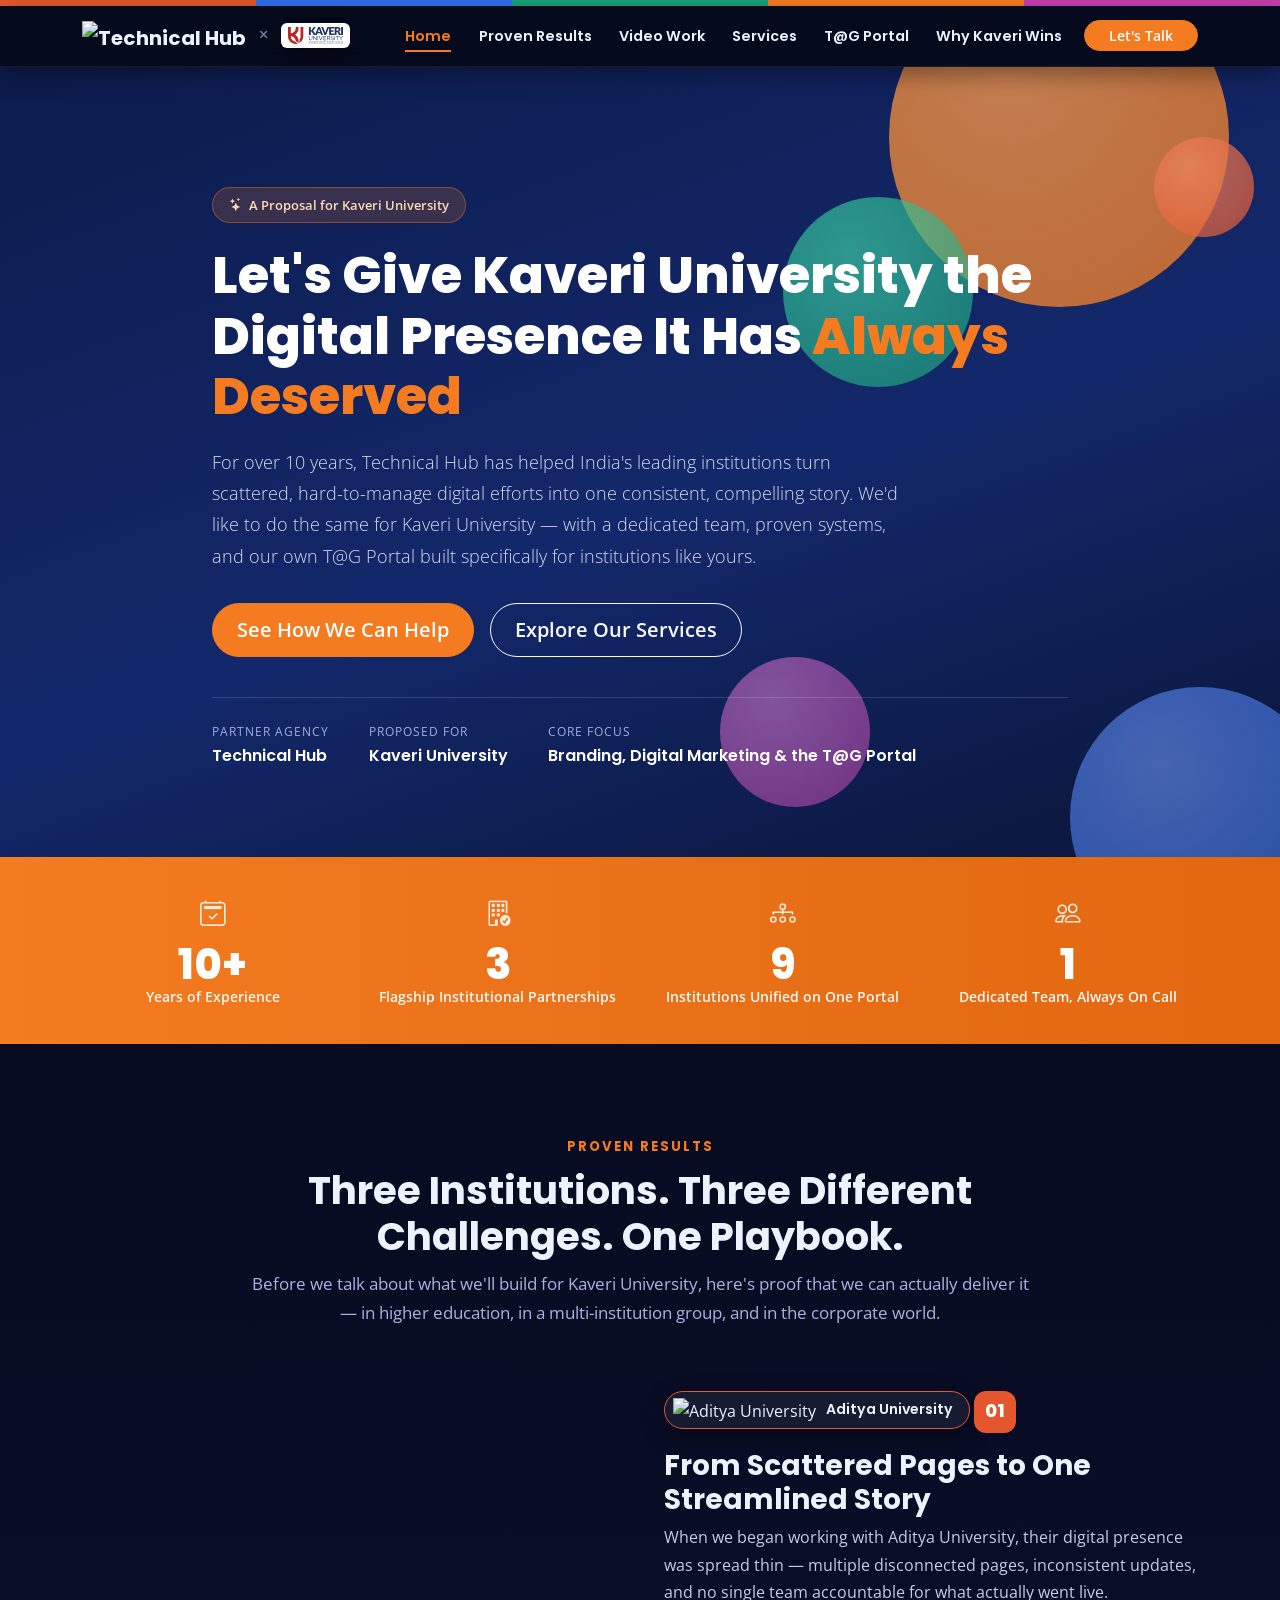
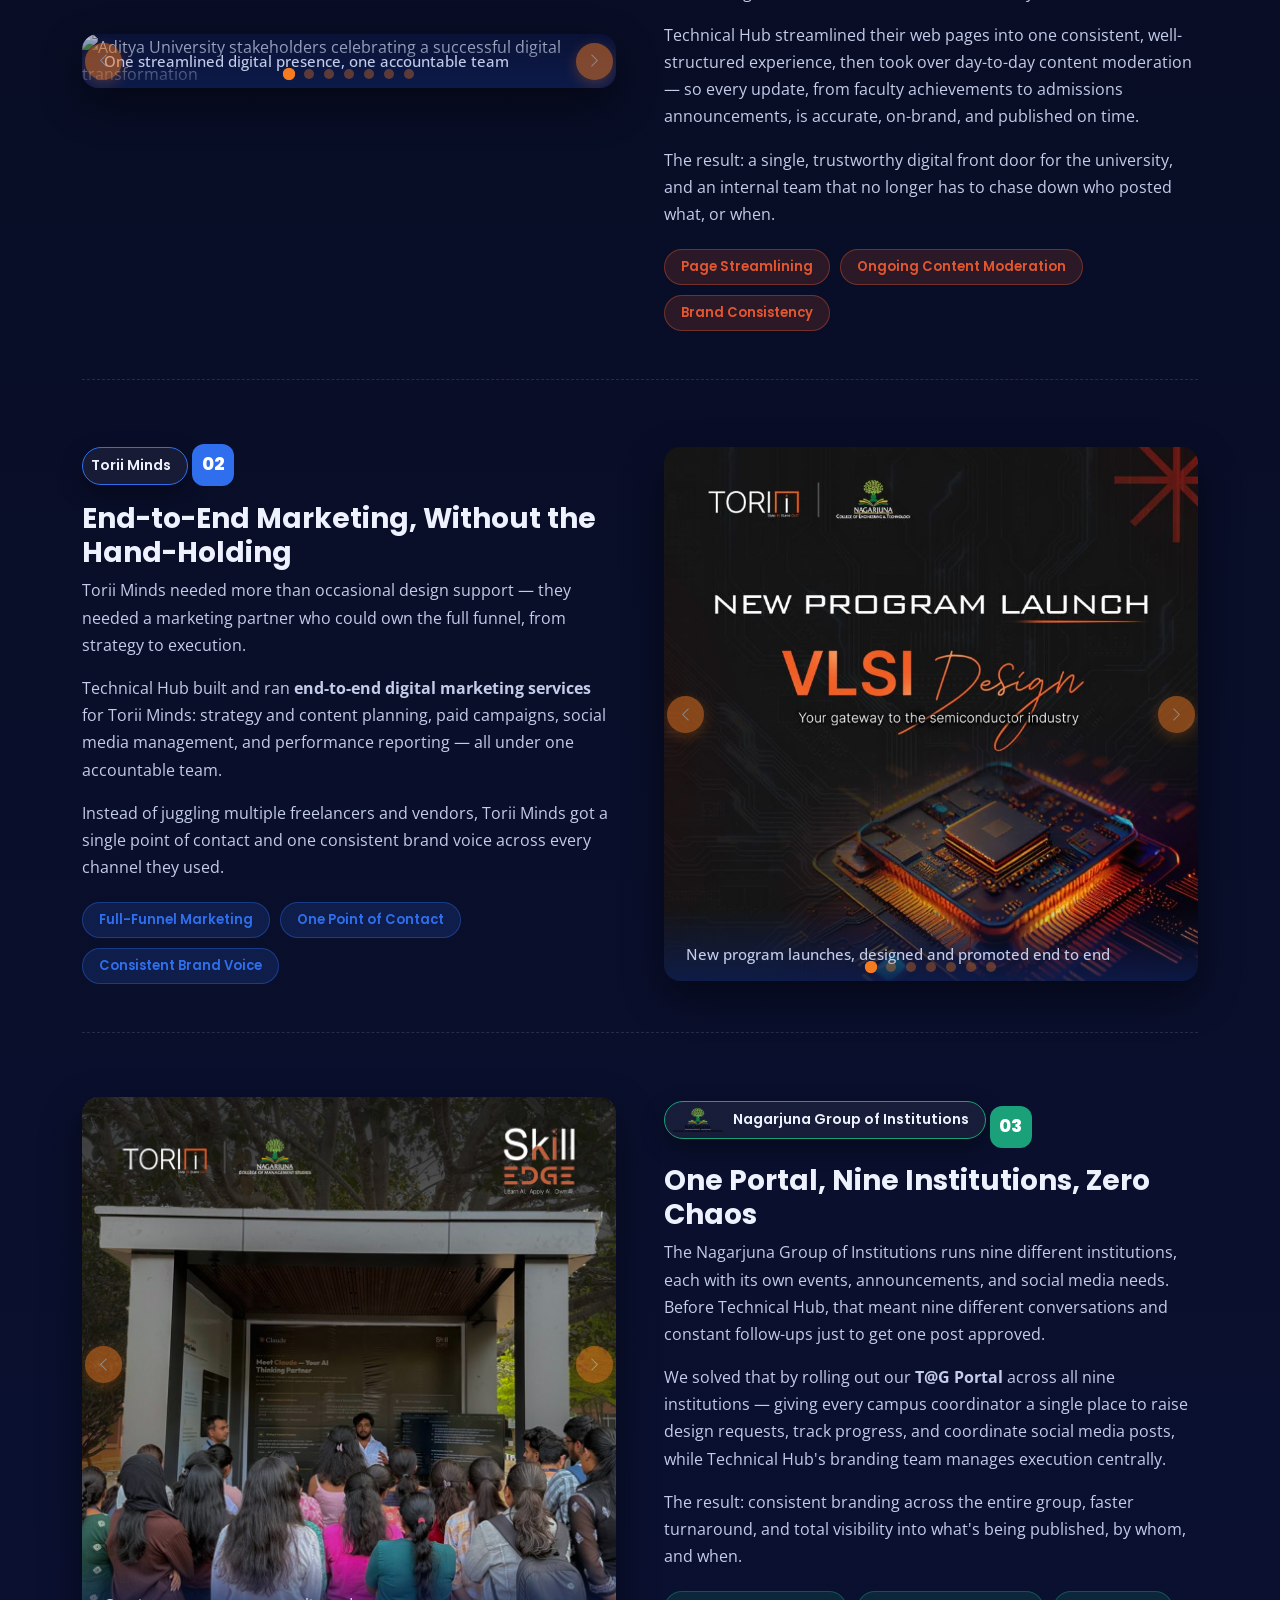
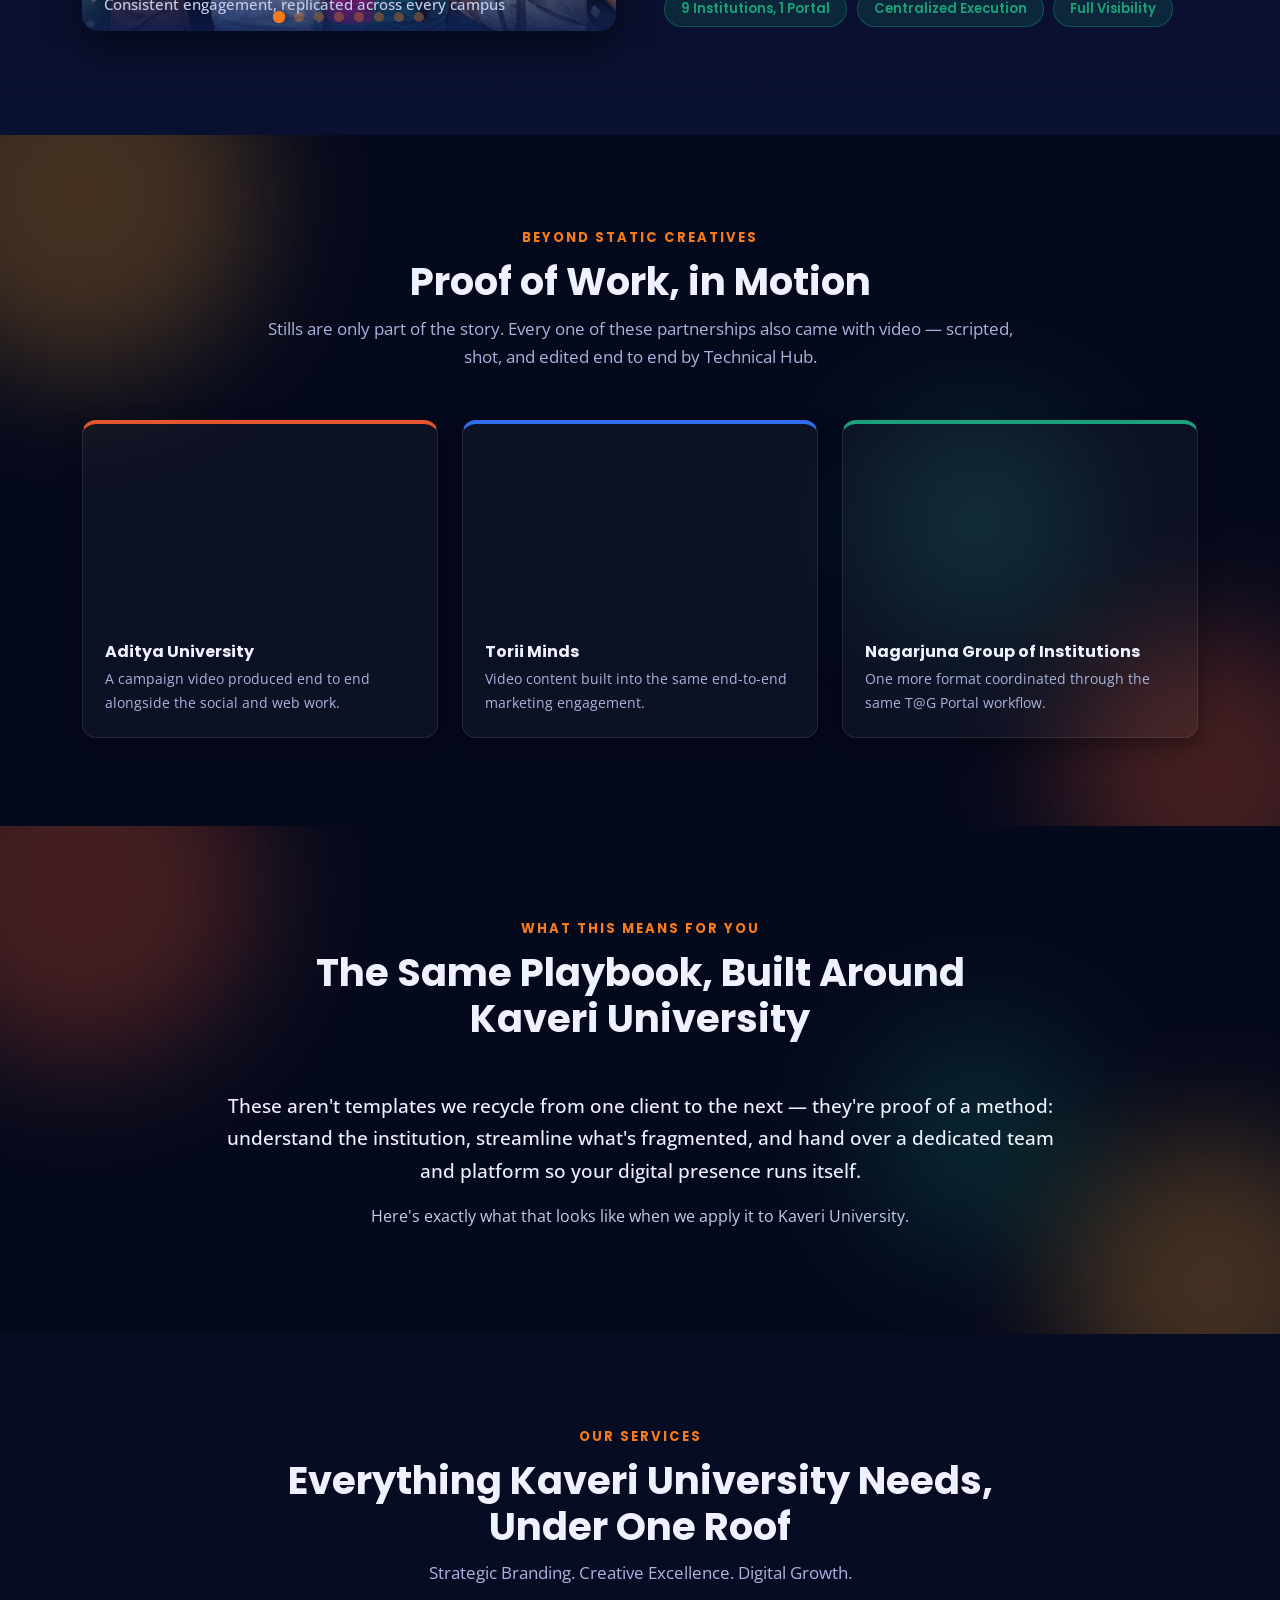
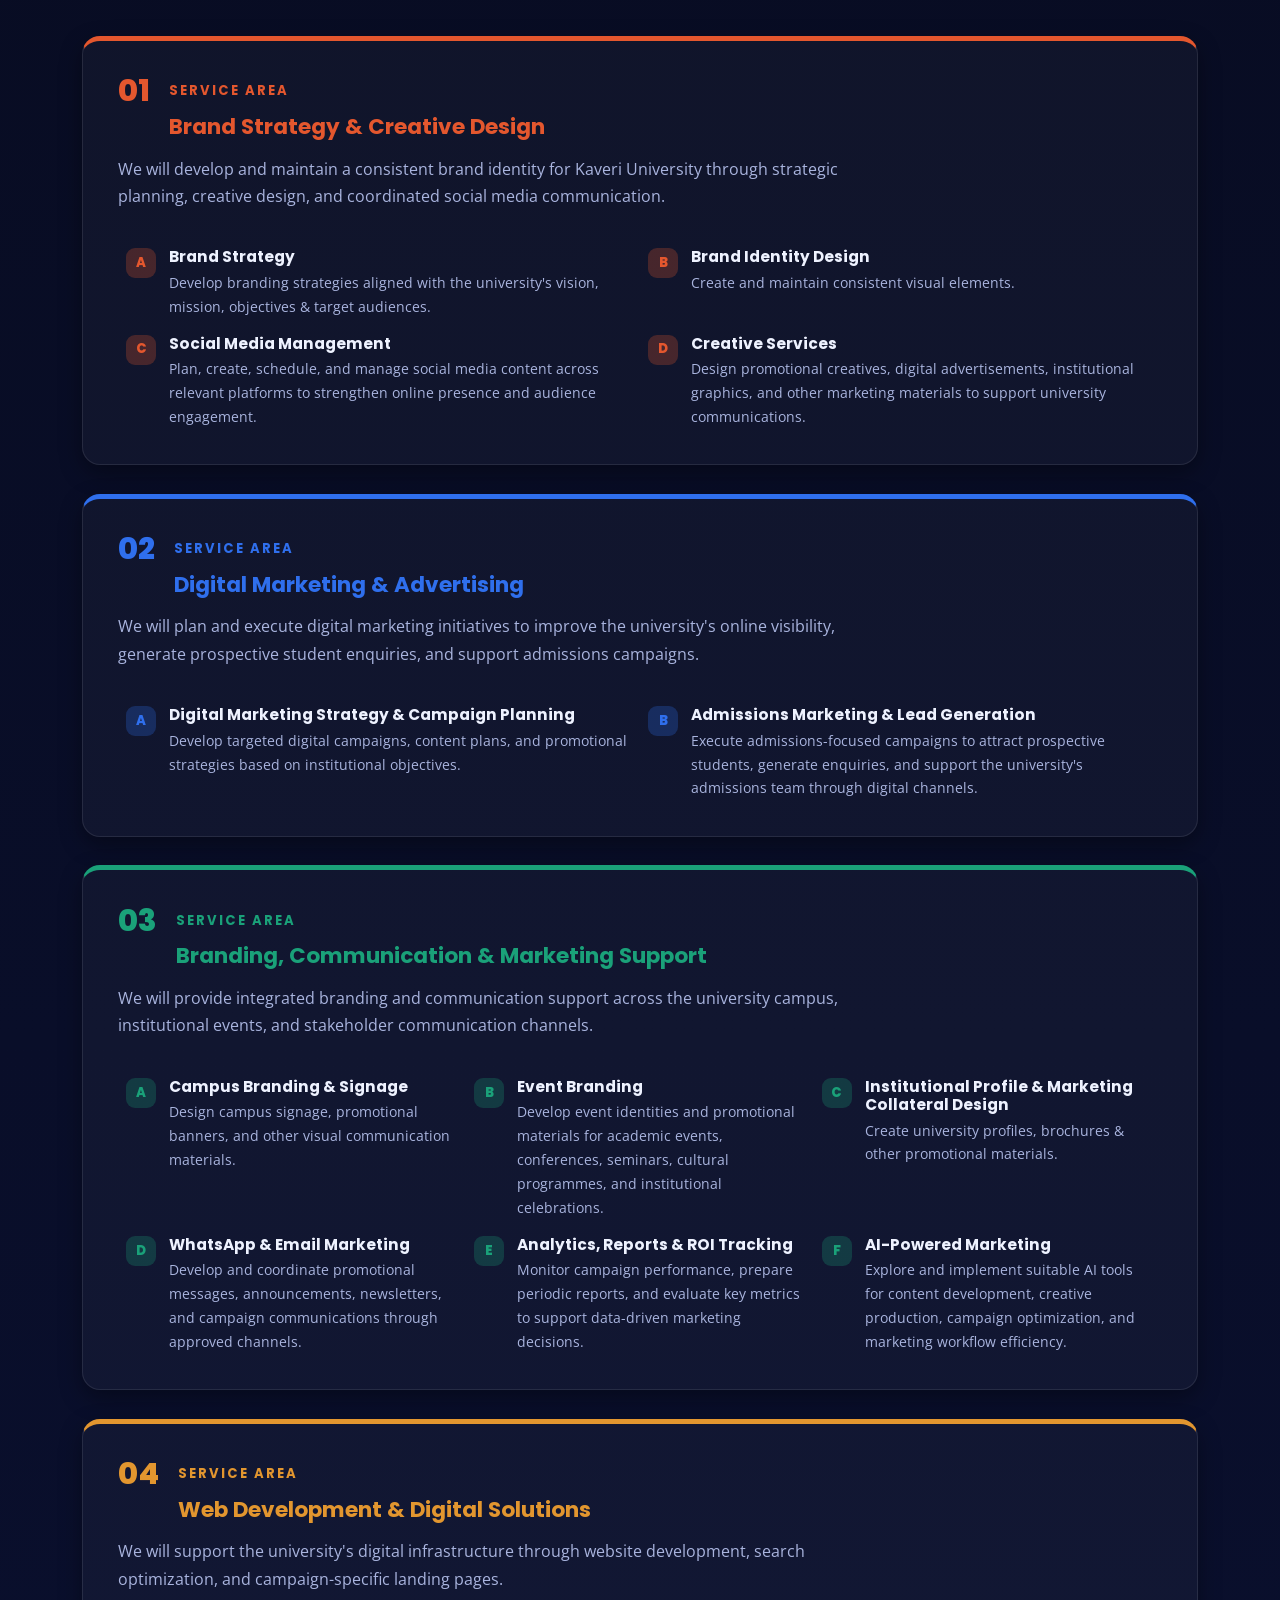
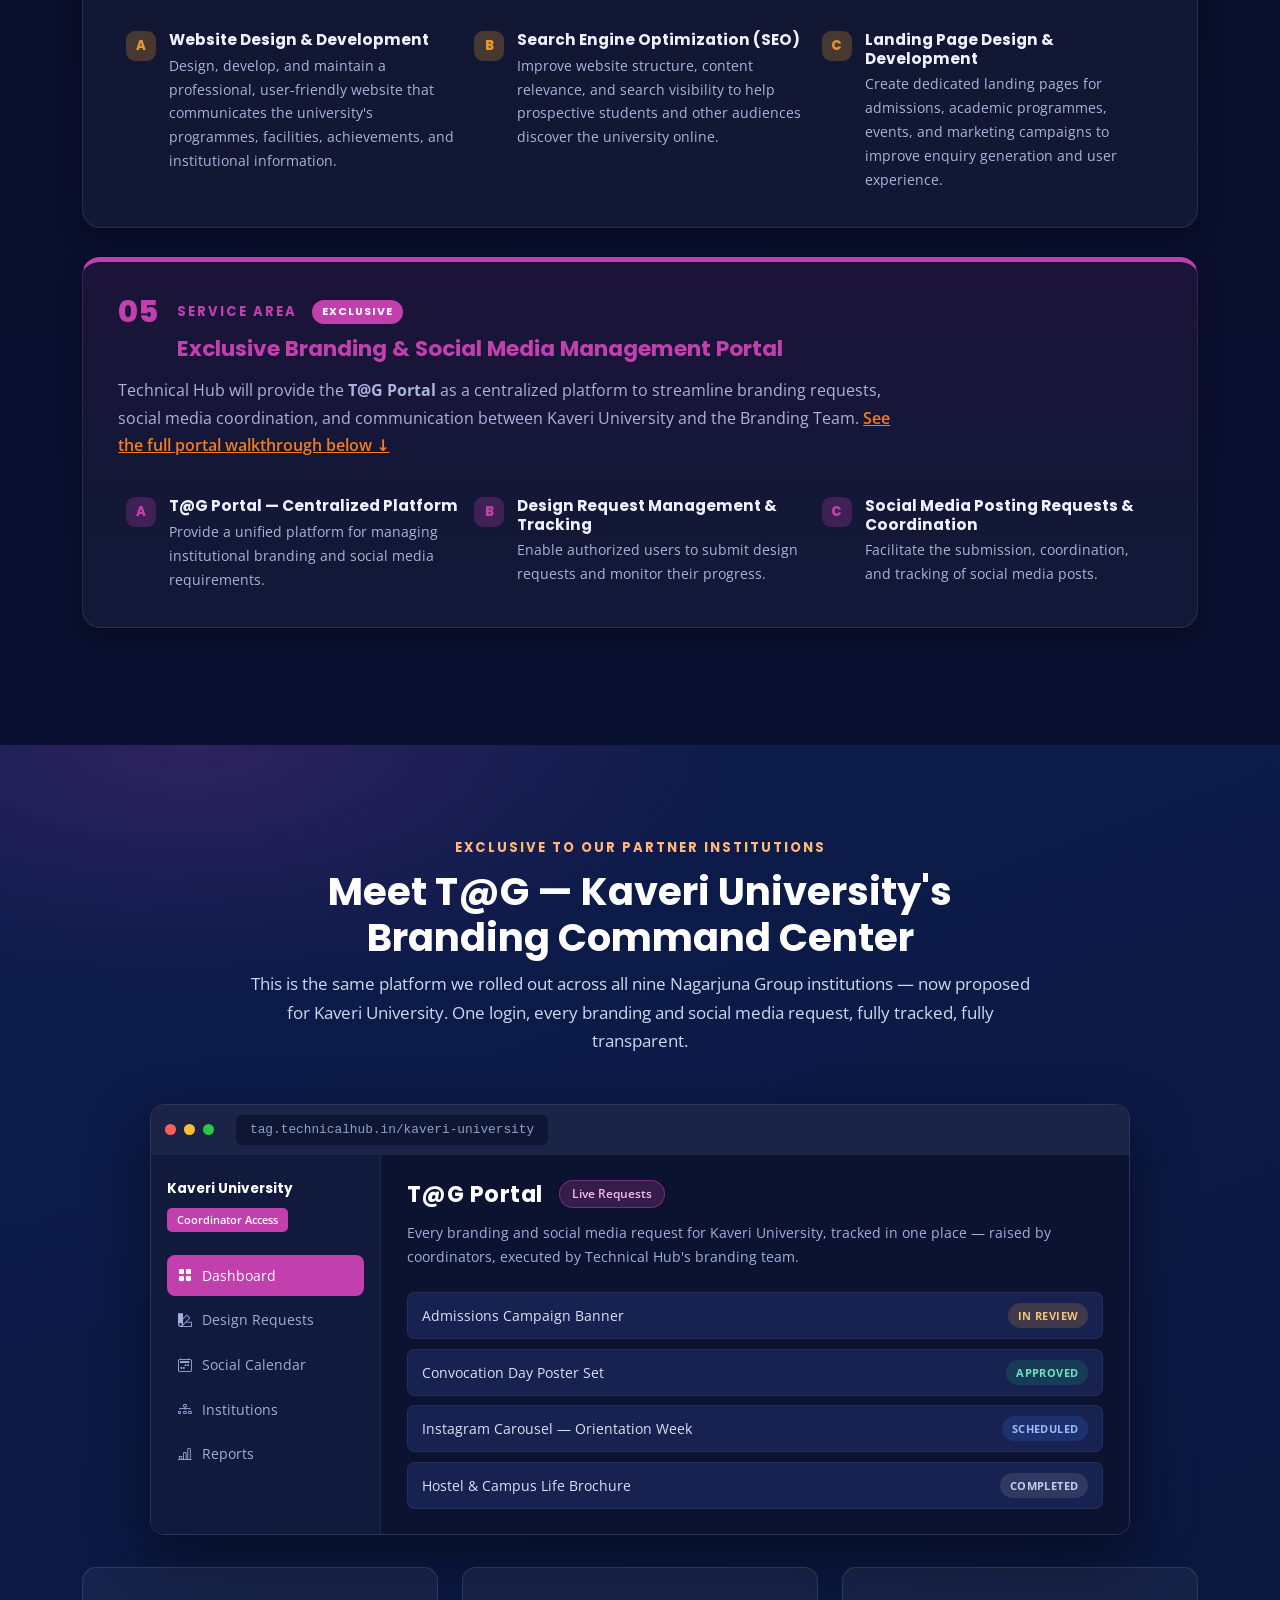
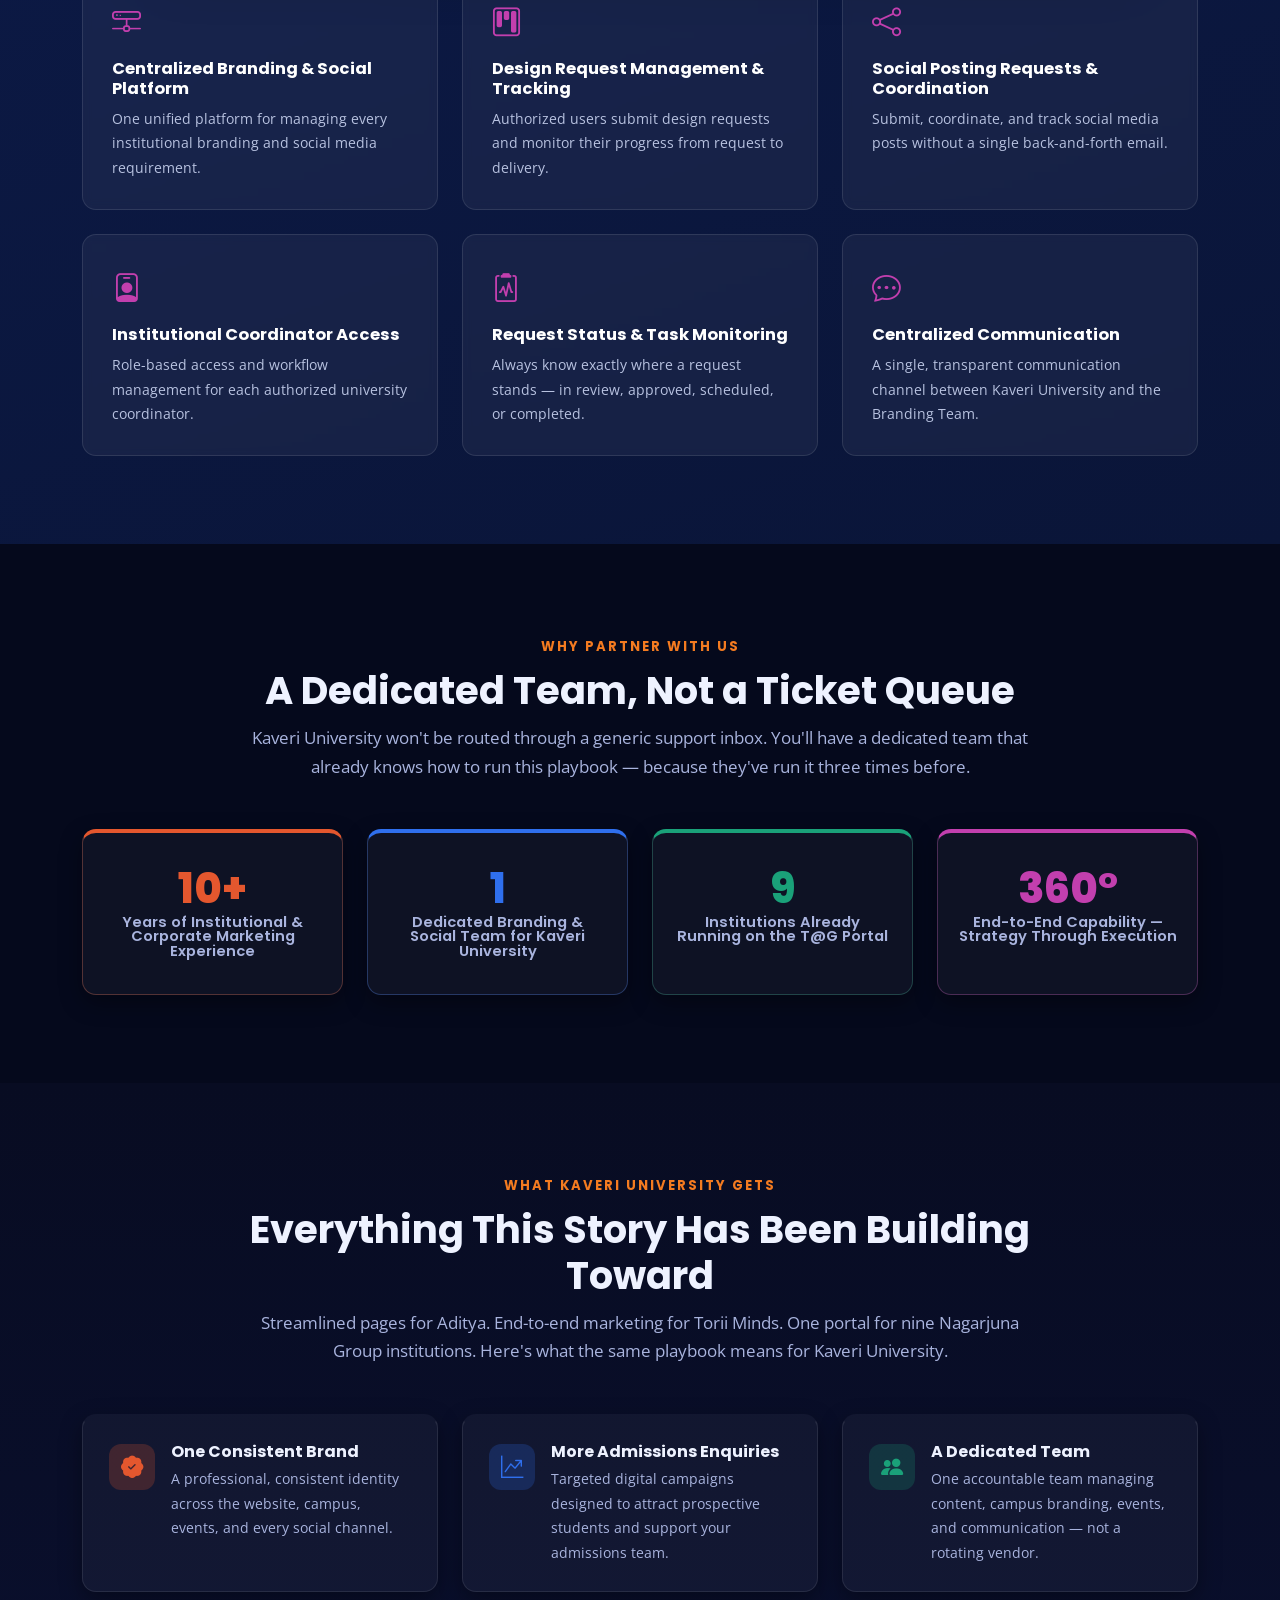
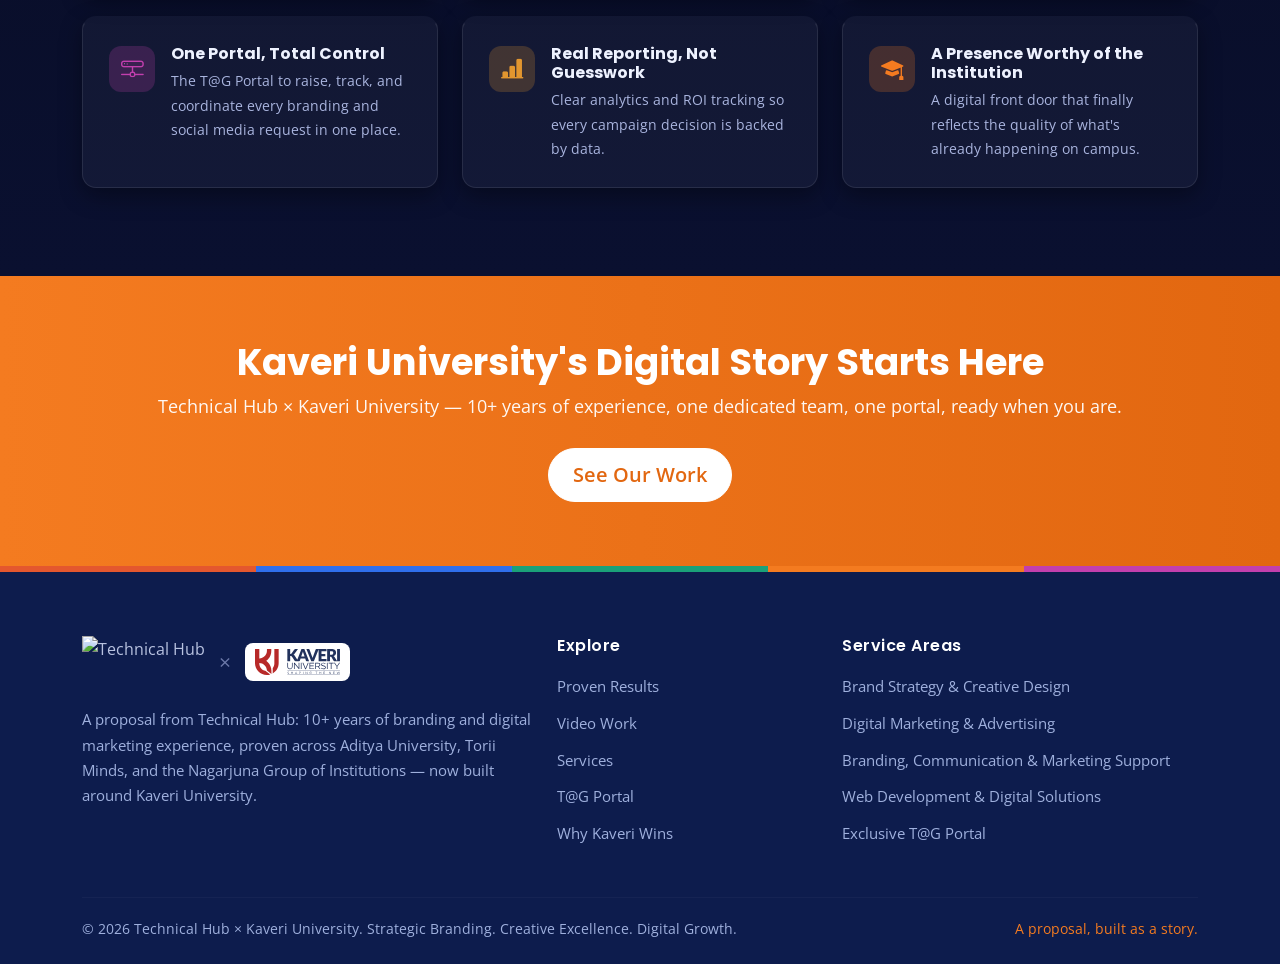
==== index.html @ 13758d2f "Add Technical Hub x Kaveri University digital presence proposal page Replaces the Aditya success-sto" ====
<!DOCTYPE html>
<html lang="en">
<head>
  <meta charset="UTF-8" />
  <meta name="viewport" content="width=device-width, initial-scale=1.0" />
  <title>Technical Hub × Kaveri University — Elevating Your Digital Presence</title>
  <meta name="description" content="A proposal from Technical Hub to Kaveri University: 10+ years of branding and digital marketing experience, proven across Aditya University, Torii Minds, and the Nagarjuna Group of Institutions, now available for Kaveri University — backed by the exclusive T@G Portal." />

  <!-- Bootstrap 5 -->
  <link href="https://cdn.jsdelivr.net/npm/bootstrap@5.3.3/dist/css/bootstrap.min.css" rel="stylesheet" />
  <!-- Bootstrap Icons -->
  <link rel="stylesheet" href="https://cdn.jsdelivr.net/npm/bootstrap-icons@1.11.3/font/bootstrap-icons.css" />
  <!-- Google Fonts -->
  <link rel="preconnect" href="https://fonts.googleapis.com" />
  <link rel="preconnect" href="https://fonts.gstatic.com" crossorigin />
  <link href="https://fonts.googleapis.com/css2?family=Poppins:wght@400;500;600;700;800&family=Open+Sans:wght@400;500;600&display=swap" rel="stylesheet" />
  <!-- Styles -->
  <link rel="stylesheet" href="style.css" />
</head>
<body data-bs-spy="scroll" data-bs-target="#mainNav" data-bs-offset="120" tabindex="0">

  <div class="brand-stripe" aria-hidden="true"><span></span><span></span><span></span><span></span><span></span></div>

  <!-- ============ NAVBAR ============ -->
  <nav class="navbar navbar-expand-lg sticky-top" id="mainNav">
    <div class="container">
      <a class="navbar-brand" href="#home" aria-label="Technical Hub, a proposal for Kaveri University">
        <img src="assets/logo-technicalhub-alt.png" alt="Technical Hub" class="brand-logo brand-logo-th" />
        <span class="brand-x">×</span>
        <span class="brand-logo-kaveri-wrap"><img src="assets/logo-kaveri.svg" alt="Kaveri University" class="brand-logo brand-logo-kaveri" /></span>
      </a>
      <button class="navbar-toggler" type="button" data-bs-toggle="collapse" data-bs-target="#navItems" aria-controls="navItems" aria-expanded="false" aria-label="Toggle navigation">
        <span class="navbar-toggler-icon"></span>
      </button>
      <div class="collapse navbar-collapse" id="navItems">
        <ul class="navbar-nav ms-auto align-items-lg-center">
          <li class="nav-item"><a class="nav-link" href="#home">Home</a></li>
          <li class="nav-item"><a class="nav-link" href="#results">Proven Results</a></li>
          <li class="nav-item"><a class="nav-link" href="#videos">Video Work</a></li>
          <li class="nav-item"><a class="nav-link" href="#services">Services</a></li>
          <li class="nav-item"><a class="nav-link" href="#tag">T@G Portal</a></li>
          <li class="nav-item"><a class="nav-link" href="#benefits">Why Kaveri Wins</a></li>
          <li class="nav-item"><a class="btn btn-accent btn-sm ms-lg-2" href="#cta">Let's Talk</a></li>
        </ul>
      </div>
    </div>
  </nav>

  <!-- ============ HERO ============ -->
  <header class="hero" id="home">
    <div class="hero-circles" aria-hidden="true">
      <span class="c1"></span><span class="c2"></span><span class="c3"></span><span class="c4"></span><span class="c5"></span>
    </div>
    <div class="container hero-content">
      <span class="badge-pill"><i class="bi bi-stars me-1"></i> A Proposal for Kaveri University</span>
      <h1>Let's Give Kaveri University the Digital Presence It Has <span>Always Deserved</span></h1>
      <p class="lead">
        For over 10 years, Technical Hub has helped India's leading institutions turn scattered,
        hard-to-manage digital efforts into one consistent, compelling story. We'd like to do the
        same for Kaveri University — with a dedicated team, proven systems, and our own
        T@G Portal built specifically for institutions like yours.
      </p>
      <div class="hero-cta">
        <a href="#results" class="btn btn-accent btn-lg">See How We Can Help</a>
        <a href="#services" class="btn btn-outline-light btn-lg">Explore Our Services</a>
      </div>
      <div class="hero-meta">
        <div><span class="meta-label">Partner Agency</span><span class="meta-val">Technical Hub</span></div>
        <div><span class="meta-label">Proposed For</span><span class="meta-val">Kaveri University</span></div>
        <div><span class="meta-label">Core Focus</span><span class="meta-val">Branding, Digital Marketing &amp; the T@G Portal</span></div>
      </div>
    </div>
  </header>

  <!-- ============ STATS STRIP ============ -->
  <section class="stats-strip">
    <div class="container">
      <div class="row g-4 text-center">
        <div class="col-6 col-md-3">
          <i class="bi bi-calendar2-check stat-icon"></i>
          <div class="stat-num" data-target="10" data-suffix="+">0</div>
          <div class="stat-label">Years of Experience</div>
        </div>
        <div class="col-6 col-md-3">
          <i class="bi bi-building-check stat-icon"></i>
          <div class="stat-num" data-target="3">0</div>
          <div class="stat-label">Flagship Institutional Partnerships</div>
        </div>
        <div class="col-6 col-md-3">
          <i class="bi bi-diagram-3 stat-icon"></i>
          <div class="stat-num" data-target="9">0</div>
          <div class="stat-label">Institutions Unified on One Portal</div>
        </div>
        <div class="col-6 col-md-3">
          <i class="bi bi-people stat-icon"></i>
          <div class="stat-num" data-target="1">0</div>
          <div class="stat-label">Dedicated Team, Always On Call</div>
        </div>
      </div>
    </div>
  </section>

  <!-- ============ PROVEN RESULTS / CASE STUDIES ============ -->
  <section class="section section-alt" id="results">
    <div class="container">
      <div class="section-head text-center">
        <span class="eyebrow">Proven Results</span>
        <h2>Three Institutions. Three Different Challenges. One Playbook.</h2>
        <p class="section-sub">
          Before we talk about what we'll build for Kaveri University, here's proof that we can
          actually deliver it — in higher education, in a multi-institution group, and in the
          corporate world.
        </p>
      </div>

      <!-- Case 01 — Aditya University -->
      <div class="story-row" style="--case-color: var(--svc-1)">
        <div class="row align-items-center g-5">
          <div class="col-lg-6">
            <div id="adityaCarousel" class="carousel slide results-carousel" data-bs-ride="carousel" data-bs-interval="4500" data-bs-pause="hover">
              <div class="carousel-indicators">
                <button type="button" data-bs-target="#adityaCarousel" data-bs-slide-to="0" class="active" aria-current="true" aria-label="Aditya University success celebration"></button>
                <button type="button" data-bs-target="#adityaCarousel" data-bs-slide-to="1" aria-label="Aditya University branding on campus"></button>
                <button type="button" data-bs-target="#adityaCarousel" data-bs-slide-to="2" aria-label="Aditya University placement announcement creative"></button>
                <button type="button" data-bs-target="#adityaCarousel" data-bs-slide-to="3" aria-label="Aditya University admissions creative"></button>
                <button type="button" data-bs-target="#adityaCarousel" data-bs-slide-to="4" aria-label="Aditya University department placement creative"></button>
                <button type="button" data-bs-target="#adityaCarousel" data-bs-slide-to="5" aria-label="Aditya University CSR activity creative"></button>
                <button type="button" data-bs-target="#adityaCarousel" data-bs-slide-to="6" aria-label="Aditya University festival greeting creative"></button>
              </div>
              <div class="carousel-inner">
                <div class="carousel-item active">
                  <img src="assets/success-group.jpg" class="d-block" alt="Aditya University stakeholders celebrating a successful digital transformation" loading="lazy" />
                  <div class="carousel-caption"><p>One streamlined digital presence, one accountable team</p></div>
                </div>
                <div class="carousel-item">
                  <img src="assets/results-thsign.jpg" class="d-block" alt="Technical Hub branding visible on the Aditya University campus" loading="lazy" />
                  <div class="carousel-caption"><p>Consistent branding carried from the website to the campus</p></div>
                </div>
                <div class="carousel-item">
                  <img src="assets/work-aditya-1.jpg" class="d-block" alt="Aditya University placement announcement creative for a Google internship offer" loading="lazy" />
                  <div class="carousel-caption"><p>Celebrating student placements as they happen</p></div>
                </div>
                <div class="carousel-item">
                  <img src="assets/work-aditya-2.jpg" class="d-block" alt="Aditya University placement announcement creative for an Amazon internship offer" loading="lazy" />
                  <div class="carousel-caption"><p>Every placement story told the Aditya way</p></div>
                </div>
                <div class="carousel-item">
                  <img src="assets/work-aditya-3.jpg" class="d-block" alt="Aditya University Civil Engineering department placement announcement creative" loading="lazy" />
                  <div class="carousel-caption"><p>Department-wide placement announcements, handled end to end</p></div>
                </div>
                <div class="carousel-item">
                  <img src="assets/work-aditya-4.jpg" class="d-block" alt="Aditya University mega blood donation camp announcement creative" loading="lazy" />
                  <div class="carousel-caption"><p>Campus life and CSR activity, covered in real time</p></div>
                </div>
                <div class="carousel-item">
                  <img src="assets/work-aditya-5.jpg" class="d-block" alt="Aditya University Gandhi Jayanti festival greeting creative" loading="lazy" />
                  <div class="carousel-caption"><p>Festival greetings, always on-brand and on time</p></div>
                </div>
              </div>
              <button class="carousel-control-prev" type="button" data-bs-target="#adityaCarousel" data-bs-slide="prev">
                <span class="carousel-control-prev-icon" aria-hidden="true"></span><span class="visually-hidden">Previous</span>
              </button>
              <button class="carousel-control-next" type="button" data-bs-target="#adityaCarousel" data-bs-slide="next">
                <span class="carousel-control-next-icon" aria-hidden="true"></span><span class="visually-hidden">Next</span>
              </button>
            </div>
          </div>
          <div class="col-lg-6">
            <div class="case-logo-chip" style="--chip-color: var(--svc-1)"><img src="assets/logo-aditya.svg" alt="Aditya University" /><span>Aditya University</span></div>
            <span class="case-num" style="background: var(--svc-1)">01</span>
            <h3>From Scattered Pages to One Streamlined Story</h3>
            <p>
              When we began working with Aditya University, their digital presence was spread
              thin — multiple disconnected pages, inconsistent updates, and no single team
              accountable for what actually went live.
            </p>
            <p>
              Technical Hub streamlined their web pages into one consistent, well-structured
              experience, then took over day-to-day content moderation — so every update, from
              faculty achievements to admissions announcements, is accurate, on-brand, and
              published on time.
            </p>
            <p>
              The result: a single, trustworthy digital front door for the university, and an
              internal team that no longer has to chase down who posted what, or when.
            </p>
            <div class="case-tags"><span>Page Streamlining</span><span>Ongoing Content Moderation</span><span>Brand Consistency</span></div>
          </div>
        </div>
      </div>

      <!-- Case 02 — Torii Minds -->
      <div class="story-row" style="--case-color: var(--svc-2)">
        <div class="row align-items-center g-5 flex-lg-row-reverse">
          <div class="col-lg-6">
            <div id="toriiCarousel" class="carousel slide results-carousel" data-bs-ride="carousel" data-bs-interval="4500" data-bs-pause="hover">
              <div class="carousel-indicators">
                <button type="button" data-bs-target="#toriiCarousel" data-bs-slide-to="0" class="active" aria-current="true" aria-label="Torii Minds new program launch creative"></button>
                <button type="button" data-bs-target="#toriiCarousel" data-bs-slide-to="1" aria-label="Technical Hub and Torii Minds partnership announcement creative"></button>
                <button type="button" data-bs-target="#toriiCarousel" data-bs-slide-to="2" aria-label="Torii Minds new team member welcome creative"></button>
                <button type="button" data-bs-target="#toriiCarousel" data-bs-slide-to="3" aria-label="Torii Minds World Youth Skills Day campaign photo"></button>
                <button type="button" data-bs-target="#toriiCarousel" data-bs-slide-to="4" aria-label="Torii Minds International Youth Day campaign creative"></button>
                <button type="button" data-bs-target="#toriiCarousel" data-bs-slide-to="5" aria-label="Torii Minds Independence Day greeting creative"></button>
                <button type="button" data-bs-target="#toriiCarousel" data-bs-slide-to="6" aria-label="Torii Minds SkillUp Coder program launch creative"></button>
              </div>
              <div class="carousel-inner">
                <div class="carousel-item active">
                  <img src="assets/work-torii-1.jpg" class="d-block" alt="Torii Minds VLSI Design new program launch creative with Nagarjuna College of Engineering and Technology" loading="lazy" />
                  <div class="carousel-caption"><p>New program launches, designed and promoted end to end</p></div>
                </div>
                <div class="carousel-item">
                  <img src="assets/work-torii-2.jpg" class="d-block" alt="Technical Hub and Torii Minds partnership announcement creative" loading="lazy" />
                  <div class="carousel-caption"><p>The Technical Hub × Torii Minds partnership, made official</p></div>
                </div>
                <div class="carousel-item">
                  <img src="assets/work-torii-3.jpg" class="d-block" alt="Torii Minds welcome to the team announcement creative" loading="lazy" />
                  <div class="carousel-caption"><p>Even team announcements carry a consistent brand voice</p></div>
                </div>
                <div class="carousel-item">
                  <img src="assets/work-torii-4.jpg" class="d-block" alt="Torii Minds World Youth Skills Day team photo with Nagarjuna College of Engineering and Technology" loading="lazy" />
                  <div class="carousel-caption"><p>Campaigns that bring the whole team into the brand story</p></div>
                </div>
                <div class="carousel-item">
                  <img src="assets/work-torii-5.jpg" class="d-block" alt="Torii Minds International Youth Day campaign creative" loading="lazy" />
                  <div class="carousel-caption"><p>Always-on campaign content across the marketing calendar</p></div>
                </div>
                <div class="carousel-item">
                  <img src="assets/work-torii-6.jpg" class="d-block" alt="Torii Minds Independence Day greeting creative" loading="lazy" />
                  <div class="carousel-caption"><p>National-day greetings, on brand and on time, every time</p></div>
                </div>
                <div class="carousel-item">
                  <img src="assets/work-torii-7.jpg" class="d-block" alt="Torii Minds SkillUp Coder program launch creative with SRKR Engineering College" loading="lazy" />
                  <div class="carousel-caption"><p>New partnerships and programs, launched with a full campaign</p></div>
                </div>
              </div>
              <button class="carousel-control-prev" type="button" data-bs-target="#toriiCarousel" data-bs-slide="prev">
                <span class="carousel-control-prev-icon" aria-hidden="true"></span><span class="visually-hidden">Previous</span>
              </button>
              <button class="carousel-control-next" type="button" data-bs-target="#toriiCarousel" data-bs-slide="next">
                <span class="carousel-control-next-icon" aria-hidden="true"></span><span class="visually-hidden">Next</span>
              </button>
            </div>
          </div>
          <div class="col-lg-6">
            <div class="case-logo-chip" style="--chip-color: var(--svc-2)"><span>Torii Minds</span></div>
            <span class="case-num" style="background: var(--svc-2)">02</span>
            <h3>End-to-End Marketing, Without the Hand-Holding</h3>
            <p>
              Torii Minds needed more than occasional design support — they needed a marketing
              partner who could own the full funnel, from strategy to execution.
            </p>
            <p>
              Technical Hub built and ran <strong>end-to-end digital marketing services</strong>
              for Torii Minds: strategy and content planning, paid campaigns, social media
              management, and performance reporting — all under one accountable team.
            </p>
            <p>
              Instead of juggling multiple freelancers and vendors, Torii Minds got a single
              point of contact and one consistent brand voice across every channel they used.
            </p>
            <div class="case-tags"><span>Full-Funnel Marketing</span><span>One Point of Contact</span><span>Consistent Brand Voice</span></div>
          </div>
        </div>
      </div>

      <!-- Case 03 — Nagarjuna Group of Institutions -->
      <div class="story-row" style="--case-color: var(--svc-3)">
        <div class="row align-items-center g-5">
          <div class="col-lg-6">
            <div id="ngiCarousel" class="carousel slide results-carousel" data-bs-ride="carousel" data-bs-interval="4500" data-bs-pause="hover">
              <div class="carousel-indicators">
                <button type="button" data-bs-target="#ngiCarousel" data-bs-slide-to="0" class="active" aria-current="true" aria-label="Nagarjuna Group campus engagement"></button>
                <button type="button" data-bs-target="#ngiCarousel" data-bs-slide-to="1" aria-label="Nagarjuna Group dedicated campus team"></button>
                <button type="button" data-bs-target="#ngiCarousel" data-bs-slide-to="2" aria-label="Nagarjuna College of Management Studies campus initiative creative"></button>
                <button type="button" data-bs-target="#ngiCarousel" data-bs-slide-to="3" aria-label="Nagarjuna College of Engineering and Technology expert talk creative"></button>
                <button type="button" data-bs-target="#ngiCarousel" data-bs-slide-to="4" aria-label="Nagarjuna College of Engineering and Technology graduation day invite"></button>
                <button type="button" data-bs-target="#ngiCarousel" data-bs-slide-to="5" aria-label="Nagarjuna Group of Institutions festival greeting creative"></button>
                <button type="button" data-bs-target="#ngiCarousel" data-bs-slide-to="6" aria-label="Nagarjuna Group of Institutions admissions creative"></button>
                <button type="button" data-bs-target="#ngiCarousel" data-bs-slide-to="7" aria-label="Nagarjuna College of Management Studies student event creative"></button>
              </div>
              <div class="carousel-inner">
                <div class="carousel-item active">
                  <img src="assets/ncet-booth-women.jpg" class="d-block" alt="Students engaging with Technical Hub initiatives at a Nagarjuna Group institution" loading="lazy" />
                  <div class="carousel-caption"><p>Consistent engagement, replicated across every campus</p></div>
                </div>
                <div class="carousel-item">
                  <img src="assets/ncet-group.jpg" class="d-block" alt="Technical Hub's team on campus at a Nagarjuna Group institution" loading="lazy" />
                  <div class="carousel-caption"><p>One branding team, coordinating nine institutions</p></div>
                </div>
                <div class="carousel-item">
                  <img src="assets/work-ngi-1.jpg" class="d-block" alt="Swachhata Hi Seva campus cleanliness drive creative for Nagarjuna College of Management Studies" loading="lazy" />
                  <div class="carousel-caption"><p>Campus initiatives, covered at Nagarjuna College of Management Studies</p></div>
                </div>
                <div class="carousel-item">
                  <img src="assets/work-ngi-2.jpg" class="d-block" alt="Generative AI expert talk event creative for Nagarjuna College of Engineering and Technology" loading="lazy" />
                  <div class="carousel-caption"><p>Technical events, promoted at Nagarjuna College of Engineering & Technology</p></div>
                </div>
                <div class="carousel-item">
                  <img src="assets/work-ngi-3.jpg" class="d-block" alt="UG and PG graduation day invitation creative for Nagarjuna College of Engineering and Technology" loading="lazy" />
                  <div class="carousel-caption"><p>Milestone moments, designed and published on schedule</p></div>
                </div>
                <div class="carousel-item">
                  <img src="assets/work-ngi-4.jpg" class="d-block" alt="Happy Dussehra festival greeting creative for Nagarjuna Group of Institutions" loading="lazy" />
                  <div class="carousel-caption"><p>Festival greetings carrying one consistent NGI identity</p></div>
                </div>
                <div class="carousel-item">
                  <img src="assets/work-ngi-5.jpg" class="d-block" alt="NGI online admission test and courses offered creative for Nagarjuna Group of Institutions" loading="lazy" />
                  <div class="carousel-caption"><p>Admissions creatives for the entire Nagarjuna Group</p></div>
                </div>
                <div class="carousel-item">
                  <img src="assets/work-ngi-6.jpg" class="d-block" alt="Brain Teaser student event creative for Nagarjuna College of Management Studies" loading="lazy" />
                  <div class="carousel-caption"><p>Student engagement content, campus by campus</p></div>
                </div>
              </div>
              <button class="carousel-control-prev" type="button" data-bs-target="#ngiCarousel" data-bs-slide="prev">
                <span class="carousel-control-prev-icon" aria-hidden="true"></span><span class="visually-hidden">Previous</span>
              </button>
              <button class="carousel-control-next" type="button" data-bs-target="#ngiCarousel" data-bs-slide="next">
                <span class="carousel-control-next-icon" aria-hidden="true"></span><span class="visually-hidden">Next</span>
              </button>
            </div>
          </div>
          <div class="col-lg-6">
            <div class="case-logo-chip" style="--chip-color: var(--svc-3)"><img src="assets/logo-ncet.png" alt="A Nagarjuna Group of Institutions campus" /><span>Nagarjuna Group of Institutions</span></div>
            <span class="case-num" style="background: var(--svc-3)">03</span>
            <h3>One Portal, Nine Institutions, Zero Chaos</h3>
            <p>
              The Nagarjuna Group of Institutions runs nine different institutions, each with
              its own events, announcements, and social media needs. Before Technical Hub, that
              meant nine different conversations and constant follow-ups just to get one post approved.
            </p>
            <p>
              We solved that by rolling out our <strong>T@G Portal</strong> across all nine
              institutions — giving every campus coordinator a single place to raise design
              requests, track progress, and coordinate social media posts, while Technical Hub's
              branding team manages execution centrally.
            </p>
            <p>
              The result: consistent branding across the entire group, faster turnaround, and
              total visibility into what's being published, by whom, and when.
            </p>
            <div class="case-tags"><span>9 Institutions, 1 Portal</span><span>Centralized Execution</span><span>Full Visibility</span></div>
          </div>
        </div>
      </div>
    </div>
  </section>

  <!-- ============ VIDEO WORK ============ -->
  <section class="section" id="videos">
    <div class="section-decor" aria-hidden="true"><span class="d1" style="background: var(--svc-4)"></span><span class="d2" style="background: var(--svc-1)"></span><span class="d3"></span></div>
    <div class="container">
      <div class="section-head text-center">
        <span class="eyebrow">Beyond Static Creatives</span>
        <h2>Proof of Work, in Motion</h2>
        <p class="section-sub">
          Stills are only part of the story. Every one of these partnerships also came with
          video — scripted, shot, and edited end to end by Technical Hub.
        </p>
      </div>
      <div class="row g-4">
        <div class="col-md-4">
          <div class="video-card" style="--card-color: var(--svc-1)">
            <div class="ratio ratio-16x9">
              <iframe src="https://www.youtube-nocookie.com/embed/wuPzQP-aSS0" title="Aditya University campaign video, produced by Technical Hub" allow="accelerometer; autoplay; clipboard-write; encrypted-media; gyroscope; picture-in-picture; web-share" referrerpolicy="strict-origin-when-cross-origin" allowfullscreen loading="lazy"></iframe>
            </div>
            <div class="video-card-body">
              <h6>Aditya University</h6>
              <p>A campaign video produced end to end alongside the social and web work.</p>
            </div>
          </div>
        </div>
        <div class="col-md-4">
          <div class="video-card" style="--card-color: var(--svc-2)">
            <div class="ratio ratio-16x9">
              <iframe src="https://www.youtube-nocookie.com/embed/kq7Z3fKs5_U" title="Torii Minds campaign video, produced by Technical Hub" allow="accelerometer; autoplay; clipboard-write; encrypted-media; gyroscope; picture-in-picture; web-share" referrerpolicy="strict-origin-when-cross-origin" allowfullscreen loading="lazy"></iframe>
            </div>
            <div class="video-card-body">
              <h6>Torii Minds</h6>
              <p>Video content built into the same end-to-end marketing engagement.</p>
            </div>
          </div>
        </div>
        <div class="col-md-4">
          <div class="video-card" style="--card-color: var(--svc-3)">
            <div class="ratio ratio-16x9">
              <iframe src="https://www.youtube-nocookie.com/embed/m6dllmuJrj8" title="Nagarjuna Group of Institutions campaign video, produced by Technical Hub" allow="accelerometer; autoplay; clipboard-write; encrypted-media; gyroscope; picture-in-picture; web-share" referrerpolicy="strict-origin-when-cross-origin" allowfullscreen loading="lazy"></iframe>
            </div>
            <div class="video-card-body">
              <h6>Nagarjuna Group of Institutions</h6>
              <p>One more format coordinated through the same T@G Portal workflow.</p>
            </div>
          </div>
        </div>
      </div>
    </div>
  </section>

  <!-- ============ TRANSITION ============ -->
  <section class="section">
    <div class="section-decor" aria-hidden="true"><span class="d1" style="background: var(--svc-1)"></span><span class="d2" style="background: var(--svc-4)"></span><span class="d3"></span></div>
    <div class="container">
      <div class="section-head text-center">
        <span class="eyebrow">What This Means for You</span>
        <h2>The Same Playbook, Built Around Kaveri University</h2>
      </div>
      <div class="row justify-content-center">
        <div class="col-lg-9 text-center">
          <p class="lead-text">
            These aren't templates we recycle from one client to the next — they're proof of a
            method: understand the institution, streamline what's fragmented, and hand over a
            dedicated team and platform so your digital presence runs itself.
          </p>
          <p>Here's exactly what that looks like when we apply it to Kaveri University.</p>
        </div>
      </div>
    </div>
  </section>

  <!-- ============ SERVICES ============ -->
  <section class="section section-alt" id="services">
    <div class="container">
      <div class="section-head text-center">
        <span class="eyebrow">Our Services</span>
        <h2>Everything Kaveri University Needs, Under One Roof</h2>
        <p class="section-sub">Strategic Branding. Creative Excellence. Digital Growth.</p>
      </div>

      <!-- 01 Brand Strategy & Creative Design -->
      <div class="service-block" style="--svc-color: var(--svc-1)">
        <div class="service-block-head">
          <span class="service-num">01</span>
          <div>
            <span class="eyebrow" style="color: var(--svc-1)">Service Area</span>
            <h3>Brand Strategy &amp; Creative Design</h3>
          </div>
        </div>
        <p class="service-block-desc">
          We will develop and maintain a consistent brand identity for Kaveri University through
          strategic planning, creative design, and coordinated social media communication.
        </p>
        <div class="row g-3 service-sub-grid">
          <div class="col-md-6">
            <div class="sub-item"><span class="sub-letter">A</span><div><h6>Brand Strategy</h6><p>Develop branding strategies aligned with the university's vision, mission, objectives &amp; target audiences.</p></div></div>
          </div>
          <div class="col-md-6">
            <div class="sub-item"><span class="sub-letter">B</span><div><h6>Brand Identity Design</h6><p>Create and maintain consistent visual elements.</p></div></div>
          </div>
          <div class="col-md-6">
            <div class="sub-item"><span class="sub-letter">C</span><div><h6>Social Media Management</h6><p>Plan, create, schedule, and manage social media content across relevant platforms to strengthen online presence and audience engagement.</p></div></div>
          </div>
          <div class="col-md-6">
            <div class="sub-item"><span class="sub-letter">D</span><div><h6>Creative Services</h6><p>Design promotional creatives, digital advertisements, institutional graphics, and other marketing materials to support university communications.</p></div></div>
          </div>
        </div>
      </div>

      <!-- 02 Digital Marketing & Advertising -->
      <div class="service-block" style="--svc-color: var(--svc-2)">
        <div class="service-block-head">
          <span class="service-num">02</span>
          <div>
            <span class="eyebrow" style="color: var(--svc-2)">Service Area</span>
            <h3>Digital Marketing &amp; Advertising</h3>
          </div>
        </div>
        <p class="service-block-desc">
          We will plan and execute digital marketing initiatives to improve the university's
          online visibility, generate prospective student enquiries, and support admissions campaigns.
        </p>
        <div class="row g-3 service-sub-grid">
          <div class="col-md-6">
            <div class="sub-item"><span class="sub-letter">A</span><div><h6>Digital Marketing Strategy &amp; Campaign Planning</h6><p>Develop targeted digital campaigns, content plans, and promotional strategies based on institutional objectives.</p></div></div>
          </div>
          <div class="col-md-6">
            <div class="sub-item"><span class="sub-letter">B</span><div><h6>Admissions Marketing &amp; Lead Generation</h6><p>Execute admissions-focused campaigns to attract prospective students, generate enquiries, and support the university's admissions team through digital channels.</p></div></div>
          </div>
        </div>
      </div>

      <!-- 03 Branding, Communication & Marketing Support -->
      <div class="service-block" style="--svc-color: var(--svc-3)">
        <div class="service-block-head">
          <span class="service-num">03</span>
          <div>
            <span class="eyebrow" style="color: var(--svc-3)">Service Area</span>
            <h3>Branding, Communication &amp; Marketing Support</h3>
          </div>
        </div>
        <p class="service-block-desc">
          We will provide integrated branding and communication support across the university
          campus, institutional events, and stakeholder communication channels.
        </p>
        <div class="row g-3 service-sub-grid">
          <div class="col-md-6 col-lg-4">
            <div class="sub-item"><span class="sub-letter">A</span><div><h6>Campus Branding &amp; Signage</h6><p>Design campus signage, promotional banners, and other visual communication materials.</p></div></div>
          </div>
          <div class="col-md-6 col-lg-4">
            <div class="sub-item"><span class="sub-letter">B</span><div><h6>Event Branding</h6><p>Develop event identities and promotional materials for academic events, conferences, seminars, cultural programmes, and institutional celebrations.</p></div></div>
          </div>
          <div class="col-md-6 col-lg-4">
            <div class="sub-item"><span class="sub-letter">C</span><div><h6>Institutional Profile &amp; Marketing Collateral Design</h6><p>Create university profiles, brochures &amp; other promotional materials.</p></div></div>
          </div>
          <div class="col-md-6 col-lg-4">
            <div class="sub-item"><span class="sub-letter">D</span><div><h6>WhatsApp &amp; Email Marketing</h6><p>Develop and coordinate promotional messages, announcements, newsletters, and campaign communications through approved channels.</p></div></div>
          </div>
          <div class="col-md-6 col-lg-4">
            <div class="sub-item"><span class="sub-letter">E</span><div><h6>Analytics, Reports &amp; ROI Tracking</h6><p>Monitor campaign performance, prepare periodic reports, and evaluate key metrics to support data-driven marketing decisions.</p></div></div>
          </div>
          <div class="col-md-6 col-lg-4">
            <div class="sub-item"><span class="sub-letter">F</span><div><h6>AI-Powered Marketing</h6><p>Explore and implement suitable AI tools for content development, creative production, campaign optimization, and marketing workflow efficiency.</p></div></div>
          </div>
        </div>
      </div>

      <!-- 04 Web Development & Digital Solutions -->
      <div class="service-block" style="--svc-color: var(--svc-4)">
        <div class="service-block-head">
          <span class="service-num">04</span>
          <div>
            <span class="eyebrow" style="color: var(--svc-4)">Service Area</span>
            <h3>Web Development &amp; Digital Solutions</h3>
          </div>
        </div>
        <p class="service-block-desc">
          We will support the university's digital infrastructure through website development,
          search optimization, and campaign-specific landing pages.
        </p>
        <div class="row g-3 service-sub-grid">
          <div class="col-md-4">
            <div class="sub-item"><span class="sub-letter">A</span><div><h6>Website Design &amp; Development</h6><p>Design, develop, and maintain a professional, user-friendly website that communicates the university's programmes, facilities, achievements, and institutional information.</p></div></div>
          </div>
          <div class="col-md-4">
            <div class="sub-item"><span class="sub-letter">B</span><div><h6>Search Engine Optimization (SEO)</h6><p>Improve website structure, content relevance, and search visibility to help prospective students and other audiences discover the university online.</p></div></div>
          </div>
          <div class="col-md-4">
            <div class="sub-item"><span class="sub-letter">C</span><div><h6>Landing Page Design &amp; Development</h6><p>Create dedicated landing pages for admissions, academic programmes, events, and marketing campaigns to improve enquiry generation and user experience.</p></div></div>
          </div>
        </div>
      </div>

      <!-- 05 Exclusive: T@G Portal (summary — full detail below) -->
      <div class="service-block exclusive" style="--svc-color: var(--svc-5)">
        <div class="service-block-head">
          <span class="service-num">05</span>
          <div>
            <span class="eyebrow" style="color: var(--svc-5)">Service Area <span class="exclusive-tag">Exclusive</span></span>
            <h3>Exclusive Branding &amp; Social Media Management Portal</h3>
          </div>
        </div>
        <p class="service-block-desc">
          Technical Hub will provide the <strong>T@G Portal</strong> as a centralized platform to
          streamline branding requests, social media coordination, and communication between
          Kaveri University and the Branding Team. <a href="#tag">See the full portal walkthrough below ↓</a>
        </p>
        <div class="row g-3 service-sub-grid">
          <div class="col-md-4">
            <div class="sub-item"><span class="sub-letter">A</span><div><h6>T@G Portal — Centralized Platform</h6><p>Provide a unified platform for managing institutional branding and social media requirements.</p></div></div>
          </div>
          <div class="col-md-4">
            <div class="sub-item"><span class="sub-letter">B</span><div><h6>Design Request Management &amp; Tracking</h6><p>Enable authorized users to submit design requests and monitor their progress.</p></div></div>
          </div>
          <div class="col-md-4">
            <div class="sub-item"><span class="sub-letter">C</span><div><h6>Social Media Posting Requests &amp; Coordination</h6><p>Facilitate the submission, coordination, and tracking of social media posts.</p></div></div>
          </div>
        </div>
      </div>
    </div>
  </section>

  <!-- ============ T@G PORTAL (DEDICATED) ============ -->
  <section class="section section-dark" id="tag">
    <div class="container">
      <div class="section-head text-center">
        <span class="eyebrow light">Exclusive to Our Partner Institutions</span>
        <h2 class="text-white">Meet T@G — Kaveri University's Branding Command Center</h2>
        <p class="section-sub light">
          This is the same platform we rolled out across all nine Nagarjuna Group institutions —
          now proposed for Kaveri University. One login, every branding and social media request,
          fully tracked, fully transparent.
        </p>
      </div>

      <div class="browser-mock" data-reveal>
        <div class="browser-bar">
          <span class="dot red"></span><span class="dot yellow"></span><span class="dot green"></span>
          <span class="url">tag.technicalhub.in/kaveri-university</span>
        </div>
        <div class="browser-body">
          <div class="mock-sidebar">
            <div class="mock-user">Kaveri University</div>
            <span class="mock-tag">Coordinator Access</span>
            <ul>
              <li class="active"><i class="bi bi-grid-fill"></i> Dashboard</li>
              <li><i class="bi bi-palette2"></i> Design Requests</li>
              <li><i class="bi bi-calendar2-week"></i> Social Calendar</li>
              <li><i class="bi bi-diagram-3"></i> Institutions</li>
              <li><i class="bi bi-bar-chart-line"></i> Reports</li>
            </ul>
          </div>
          <div class="mock-main">
            <div class="mock-main-head">
              <h4>T@G Portal</h4>
              <span class="mock-badge">Live Requests</span>
            </div>
            <p class="mock-desc">Every branding and social media request for Kaveri University, tracked in one place — raised by coordinators, executed by Technical Hub's branding team.</p>
            <div class="mock-requests">
              <div class="req"><span class="title">Admissions Campaign Banner</span><span class="status status-review">In Review</span></div>
              <div class="req"><span class="title">Convocation Day Poster Set</span><span class="status status-approved">Approved</span></div>
              <div class="req"><span class="title">Instagram Carousel — Orientation Week</span><span class="status status-scheduled">Scheduled</span></div>
              <div class="req"><span class="title">Hostel &amp; Campus Life Brochure</span><span class="status status-done">Completed</span></div>
            </div>
          </div>
        </div>
      </div>

      <div class="row g-4 mt-2">
        <div class="col-md-6 col-lg-4">
          <div class="platform-card">
            <i class="bi bi-hdd-network"></i>
            <h5>Centralized Branding &amp; Social Platform</h5>
            <p>One unified platform for managing every institutional branding and social media requirement.</p>
          </div>
        </div>
        <div class="col-md-6 col-lg-4">
          <div class="platform-card">
            <i class="bi bi-kanban"></i>
            <h5>Design Request Management &amp; Tracking</h5>
            <p>Authorized users submit design requests and monitor their progress from request to delivery.</p>
          </div>
        </div>
        <div class="col-md-6 col-lg-4">
          <div class="platform-card">
            <i class="bi bi-share"></i>
            <h5>Social Posting Requests &amp; Coordination</h5>
            <p>Submit, coordinate, and track social media posts without a single back-and-forth email.</p>
          </div>
        </div>
        <div class="col-md-6 col-lg-4">
          <div class="platform-card">
            <i class="bi bi-person-badge"></i>
            <h5>Institutional Coordinator Access</h5>
            <p>Role-based access and workflow management for each authorized university coordinator.</p>
          </div>
        </div>
        <div class="col-md-6 col-lg-4">
          <div class="platform-card">
            <i class="bi bi-clipboard2-pulse"></i>
            <h5>Request Status &amp; Task Monitoring</h5>
            <p>Always know exactly where a request stands — in review, approved, scheduled, or completed.</p>
          </div>
        </div>
        <div class="col-md-6 col-lg-4">
          <div class="platform-card highlight">
            <i class="bi bi-chat-dots"></i>
            <h5>Centralized Communication</h5>
            <p>A single, transparent communication channel between Kaveri University and the Branding Team.</p>
          </div>
        </div>
      </div>
    </div>
  </section>

  <!-- ============ WHY TECHNICAL HUB ============ -->
  <section class="section" id="why">
    <div class="container">
      <div class="section-head text-center">
        <span class="eyebrow">Why Partner With Us</span>
        <h2>A Dedicated Team, Not a Ticket Queue</h2>
        <p class="section-sub">
          Kaveri University won't be routed through a generic support inbox. You'll have a
          dedicated team that already knows how to run this playbook — because they've run it
          three times before.
        </p>
      </div>
      <div class="row g-4">
        <div class="col-md-6 col-lg-3">
          <div class="why-card" style="--card-color: var(--svc-1)">
            <div class="big-figure">10+<span>Years of Institutional &amp; Corporate Marketing Experience</span></div>
          </div>
        </div>
        <div class="col-md-6 col-lg-3">
          <div class="why-card" style="--card-color: var(--svc-2)">
            <div class="big-figure">1<span>Dedicated Branding &amp; Social Team for Kaveri University</span></div>
          </div>
        </div>
        <div class="col-md-6 col-lg-3">
          <div class="why-card" style="--card-color: var(--svc-3)">
            <div class="big-figure">9<span>Institutions Already Running on the T@G Portal</span></div>
          </div>
        </div>
        <div class="col-md-6 col-lg-3">
          <div class="why-card" style="--card-color: var(--svc-5)">
            <div class="big-figure">360°<span>End-to-End Capability — Strategy Through Execution</span></div>
          </div>
        </div>
      </div>
    </div>
  </section>

  <!-- ============ BENEFITS — CLOSING THE STORY ============ -->
  <section class="section section-alt" id="benefits">
    <div class="container">
      <div class="section-head text-center">
        <span class="eyebrow">What Kaveri University Gets</span>
        <h2>Everything This Story Has Been Building Toward</h2>
        <p class="section-sub">
          Streamlined pages for Aditya. End-to-end marketing for Torii Minds. One portal for
          nine Nagarjuna Group institutions. Here's what the same playbook means for Kaveri University.
        </p>
      </div>
      <div class="row g-4">
        <div class="col-md-6 col-lg-4">
          <div class="benefit-card" style="--card-color: var(--svc-1)"><i class="bi bi-patch-check-fill"></i><div><h6>One Consistent Brand</h6><p>A professional, consistent identity across the website, campus, events, and every social channel.</p></div></div>
        </div>
        <div class="col-md-6 col-lg-4">
          <div class="benefit-card" style="--card-color: var(--svc-2)"><i class="bi bi-graph-up-arrow"></i><div><h6>More Admissions Enquiries</h6><p>Targeted digital campaigns designed to attract prospective students and support your admissions team.</p></div></div>
        </div>
        <div class="col-md-6 col-lg-4">
          <div class="benefit-card" style="--card-color: var(--svc-3)"><i class="bi bi-people-fill"></i><div><h6>A Dedicated Team</h6><p>One accountable team managing content, campus branding, events, and communication — not a rotating vendor.</p></div></div>
        </div>
        <div class="col-md-6 col-lg-4">
          <div class="benefit-card" style="--card-color: var(--svc-5)"><i class="bi bi-hdd-network"></i><div><h6>One Portal, Total Control</h6><p>The T@G Portal to raise, track, and coordinate every branding and social media request in one place.</p></div></div>
        </div>
        <div class="col-md-6 col-lg-4">
          <div class="benefit-card" style="--card-color: var(--svc-4)"><i class="bi bi-bar-chart-line-fill"></i><div><h6>Real Reporting, Not Guesswork</h6><p>Clear analytics and ROI tracking so every campaign decision is backed by data.</p></div></div>
        </div>
        <div class="col-md-6 col-lg-4">
          <div class="benefit-card" style="--card-color: var(--accent)"><i class="bi bi-mortarboard-fill"></i><div><h6>A Presence Worthy of the Institution</h6><p>A digital front door that finally reflects the quality of what's already happening on campus.</p></div></div>
        </div>
      </div>
    </div>
  </section>

  <!-- ============ CTA ============ -->
  <section class="cta-band" id="cta">
    <div class="container text-center">
      <h2>Kaveri University's Digital Story Starts Here</h2>
      <p>Technical Hub × Kaveri University — 10+ years of experience, one dedicated team, one portal, ready when you are.</p>
      <a href="#results" class="btn btn-accent btn-lg">See Our Work</a>
    </div>
  </section>

  <div class="brand-stripe" aria-hidden="true"><span></span><span></span><span></span><span></span><span></span></div>

  <!-- ============ FOOTER ============ -->
  <footer class="site-footer">
    <div class="container">
      <div class="row g-4">
        <div class="col-lg-5">
          <div class="footer-brand">
            <img src="assets/logo-technicalhub-alt.png" alt="Technical Hub" class="footer-logo footer-logo-th" />
            <span class="footer-x">×</span>
            <span class="footer-logo-kaveri-wrap"><img src="assets/logo-kaveri.svg" alt="Kaveri University" class="footer-logo footer-logo-kaveri" /></span>
          </div>
          <p>A proposal from Technical Hub: 10+ years of branding and digital marketing experience, proven across Aditya University, Torii Minds, and the Nagarjuna Group of Institutions — now built around Kaveri University.</p>
        </div>
        <div class="col-6 col-lg-3">
          <h6>Explore</h6>
          <ul>
            <li><a href="#results">Proven Results</a></li>
            <li><a href="#videos">Video Work</a></li>
            <li><a href="#services">Services</a></li>
            <li><a href="#tag">T@G Portal</a></li>
            <li><a href="#benefits">Why Kaveri Wins</a></li>
          </ul>
        </div>
        <div class="col-6 col-lg-4">
          <h6>Service Areas</h6>
          <ul>
            <li><a href="#services">Brand Strategy &amp; Creative Design</a></li>
            <li><a href="#services">Digital Marketing &amp; Advertising</a></li>
            <li><a href="#services">Branding, Communication &amp; Marketing Support</a></li>
            <li><a href="#services">Web Development &amp; Digital Solutions</a></li>
            <li><a href="#tag">Exclusive T@G Portal</a></li>
          </ul>
        </div>
      </div>
      <hr />
      <div class="footer-bottom">
        <p>© <span id="year"></span> Technical Hub × Kaveri University. Strategic Branding. Creative Excellence. Digital Growth.</p>
        <p class="credit">A proposal, built as a story.</p>
      </div>
    </div>
  </footer>

  <a href="#home" class="back-to-top" id="backToTop" aria-label="Back to top"><i class="bi bi-arrow-up"></i></a>

  <script src="https://cdn.jsdelivr.net/npm/bootstrap@5.3.3/dist/js/bootstrap.bundle.min.js"></script>
  <script src="main.js"></script>
</body>
</html>
---- style.css ----
/* ============================================================
   Technical Hub × Kaveri University — Digital Presence Proposal
   Brand: Technical Hub navy + orange, with the five proposal
   accent colours (red, blue, teal, amber, magenta) carried over
   from the "Branding & Digital Marketing Solutions" deck.
   ============================================================ */

:root {
  --page-bg: #05091c;
  --navy: #13286b;
  --navy-dark: #0d1c4d;
  --navy-700: #1c3a8f;
  --accent: #f47b20;
  --accent-dark: #e26710;
  --ink: #eef2ff;
  --muted: #a9b4de;
  --line: rgba(255, 255, 255, .12);
  --bg-alt: #0a1030;
  --white: #ffffff;
  --radius: 14px;
  --shadow: 0 16px 40px rgba(0, 0, 0, .45);
  --shadow-sm: 0 8px 22px rgba(0, 0, 0, .35);

  /* Five service-area accents, mirroring the proposal deck */
  --svc-1: #e4572e; /* Brand Strategy & Creative Design */
  --svc-2: #2f6fed; /* Digital Marketing & Advertising */
  --svc-3: #1aa179; /* Branding, Communication & Marketing Support */
  --svc-4: #e2962f; /* Web Development & Digital Solutions */
  --svc-5: #c23fae; /* Exclusive: T@G Portal */
}

* { box-sizing: border-box; }
html { scroll-behavior: smooth; }

/* ---------- Signature colour stripe (from the proposal deck) ---------- */
.brand-stripe { height: 6px; display: flex; width: 100%; }
.brand-stripe span { flex: 1; }
.brand-stripe span:nth-child(1) { background: var(--svc-1); }
.brand-stripe span:nth-child(2) { background: var(--svc-2); }
.brand-stripe span:nth-child(3) { background: var(--svc-3); }
.brand-stripe span:nth-child(4) { background: var(--accent); }
.brand-stripe span:nth-child(5) { background: var(--svc-5); }

body {
  font-family: 'Open Sans', system-ui, sans-serif;
  color: var(--ink);
  line-height: 1.7;
  background: var(--page-bg);
}

h1, h2, h3, h4, h5, h6, .navbar-brand, .stat-num, .big-figure {
  font-family: 'Poppins', system-ui, sans-serif;
  font-weight: 700;
  color: var(--ink);
}

a { text-decoration: none; }
p { color: #c3cce9; }

/* ---------- Buttons ---------- */
.btn-accent {
  background: var(--accent);
  border-color: var(--accent);
  color: #fff;
  font-weight: 600;
  border-radius: 50px;
  padding-inline: 1.5rem;
  transition: .25s;
}
.btn-accent:hover { background: var(--accent-dark); border-color: var(--accent-dark); color: #fff; transform: translateY(-2px); }
.btn-outline-light { border-radius: 50px; font-weight: 600; padding-inline: 1.5rem; }
.btn-lg { padding-block: .7rem; }

/* ---------- Navbar ---------- */
#mainNav {
  background: rgba(7, 11, 30, .88);
  backdrop-filter: blur(10px);
  border-bottom: 1px solid rgba(255, 255, 255, .07);
  box-shadow: var(--shadow-sm);
  padding: .6rem 0;
  transition: .3s;
}
.navbar-brand { display: flex; align-items: center; gap: 12px; min-width: 0; }
.brand-logo { display: block; width: auto; object-fit: contain; }
.brand-logo-th { height: 30px; }
.brand-x { color: var(--muted); font-weight: 400; font-size: 1.1rem; line-height: 1; opacity: .7; }
.brand-logo-kaveri-wrap {
  display: inline-flex; align-items: center; background: #fff; border-radius: 6px;
  padding: 4px 7px; box-shadow: var(--shadow-sm);
}
.brand-logo-kaveri { height: 17px; }

@media (max-width: 575px) {
  .brand-logo-kaveri { height: 13px; }
  .brand-logo-kaveri-wrap { padding: 3px 6px; }
}

#mainNav .nav-link {
  color: var(--ink);
  font-weight: 600;
  font-family: 'Poppins';
  font-size: .9rem;
  padding: .5rem .85rem;
  position: relative;
}
.navbar-toggler { border-color: rgba(255, 255, 255, .25); }
.navbar-toggler:focus { box-shadow: 0 0 0 .2rem rgba(244, 123, 32, .35); }
.navbar-toggler-icon {
  background-image: url("data:image/svg+xml,%3csvg xmlns='http://www.w3.org/2000/svg' viewBox='0 0 30 30'%3e%3cpath stroke='rgba(255, 255, 255, 0.9)' stroke-linecap='round' stroke-miterlimit='10' stroke-width='2' d='M4 7h22M4 15h22M4 23h22'/%3e%3c/svg%3e");
}
#mainNav .nav-link::after {
  content: ''; position: absolute; left: .85rem; right: .85rem; bottom: .25rem;
  height: 2px; background: var(--accent); transform: scaleX(0); transform-origin: left; transition: .25s;
}
#mainNav .nav-link:hover::after,
#mainNav .nav-link.active::after { transform: scaleX(1); }
#mainNav .nav-link.active { color: var(--accent); }
#mainNav .btn-accent::after { display: none; }

/* ---------- Hero (colour-circle motif from the proposal cover) ---------- */
.hero {
  position: relative;
  color: #fff;
  padding: 7.5rem 0 5.5rem;
  background: linear-gradient(160deg, var(--navy-dark) 0%, var(--navy) 55%, #0a1538 100%);
  overflow: hidden;
}
.hero-circles { position: absolute; inset: 0; overflow: hidden; pointer-events: none; }
.hero-circles span {
  position: absolute; border-radius: 50%; opacity: .55;
}
.hero-circles .c1 { width: 340px; height: 340px; background: radial-gradient(circle at 35% 30%, #ff9d4d, var(--accent)); top: -100px; right: 4%; opacity: .75; }
.hero-circles .c2 { width: 190px; height: 190px; background: radial-gradient(circle at 35% 30%, #3fd6a8, var(--svc-3)); top: 130px; right: 24%; opacity: .65; }
.hero-circles .c3 { width: 260px; height: 260px; background: radial-gradient(circle at 35% 30%, #6c94f7, var(--svc-2)); bottom: -90px; right: -50px; opacity: .6; }
.hero-circles .c4 { width: 150px; height: 150px; background: radial-gradient(circle at 35% 30%, #e07fd6, var(--svc-5)); bottom: 50px; right: 32%; opacity: .55; }
.hero-circles .c5 { width: 100px; height: 100px; background: radial-gradient(circle at 35% 30%, #f08763, var(--svc-1)); top: 70px; right: 2%; opacity: .7; }
.hero-circles .c6 { width: 60px; height: 60px; background: var(--svc-4); bottom: 160px; right: 48%; opacity: .55; }
.hero-content { position: relative; max-width: 880px; }
.badge-pill {
  display: inline-block; background: rgba(244,123,32,.18); color: #ffd9b8;
  border: 1px solid rgba(244,123,32,.4);
  padding: 6px 16px; border-radius: 50px; font-size: .82rem; font-weight: 600;
  margin-bottom: 1.4rem;
}
.hero h1 {
  color: #fff; font-size: clamp(2rem, 4.3vw, 3.2rem); line-height: 1.18; font-weight: 800;
  margin-bottom: 1.2rem;
}
.hero h1 span { color: var(--accent); }
.hero .lead { font-size: 1.15rem; color: #d7ddf0; max-width: 700px; }
.hero-cta { margin: 2rem 0 2.5rem; display: flex; gap: 1rem; flex-wrap: wrap; }
.hero-meta {
  display: flex; gap: 2.5rem; flex-wrap: wrap;
  border-top: 1px solid rgba(255,255,255,.15); padding-top: 1.5rem;
}
.hero-meta .meta-label { display: block; font-size: .72rem; text-transform: uppercase; letter-spacing: 1px; color: #9fb0dd; }
.hero-meta .meta-val { display: block; font-weight: 600; font-family: 'Poppins'; color: #fff; }

/* ---------- Stats strip ---------- */
.stats-strip {
  background: linear-gradient(90deg, var(--accent), var(--accent-dark));
  color: #fff; padding: 2.2rem 0;
}
.stat-icon { display: block; font-size: 1.6rem; color: #fff; opacity: .85; margin-bottom: .5rem; }
.stat-num { color: #fff; font-size: clamp(1.9rem, 3.6vw, 2.6rem); font-weight: 800; line-height: 1; }
.stat-label { font-size: .88rem; font-weight: 600; opacity: .95; }

/* ---------- Sections ---------- */
.section { padding: 5.5rem 0; position: relative; }
.section-alt { background: linear-gradient(180deg, #080c22 0%, #0a1030 100%); }

/* Soft decorative colour blobs for otherwise-flat dark sections */
.section-decor { position: absolute; inset: 0; overflow: hidden; pointer-events: none; z-index: 0; }
.section-decor span { position: absolute; border-radius: 50%; filter: blur(60px); opacity: .28; }
.section-decor .d1 { width: 360px; height: 360px; background: var(--svc-2); top: -120px; left: -100px; }
.section-decor .d2 { width: 300px; height: 300px; background: var(--svc-5); bottom: -100px; right: -80px; }
.section-decor .d3 { width: 220px; height: 220px; background: var(--svc-3); top: 40%; right: 15%; opacity: .2; }
.section > .container { position: relative; z-index: 1; }

.section-head { max-width: 780px; margin: 0 auto 3rem; }
.eyebrow {
  display: inline-block; color: var(--accent); font-weight: 700; font-family: 'Poppins';
  text-transform: uppercase; letter-spacing: 2px; font-size: .82rem; margin-bottom: .6rem;
}
.eyebrow.light { color: #ffb877; }
.section-head h2 { font-size: clamp(1.7rem, 3vw, 2.4rem); }
.section-sub { color: var(--muted); margin-top: .6rem; font-size: 1.05rem; }
.section-sub.light { color: #cfd7ee; }
.lead-text { font-size: 1.18rem; color: var(--ink); font-weight: 500; }

/* ---------- Feature list ---------- */
.feature-list { list-style: none; padding: 0; margin: 1rem 0 0; }
.feature-list li { display: flex; gap: .7rem; margin-bottom: 1rem; color: #3a4254; }
.feature-list i { color: var(--accent); font-size: 1.15rem; flex-shrink: 0; margin-top: 3px; }

/* ---------- Image cards ---------- */
.image-card { border-radius: var(--radius); overflow: hidden; box-shadow: var(--shadow); margin: 0; background: #fff; }
.image-card img { display: block; width: 100%; height: 100%; object-fit: cover; }
.image-card figcaption {
  font-size: .85rem; color: var(--muted); padding: .8rem 1rem; background: #fff;
  border-top: 1px solid var(--line); font-family: 'Open Sans';
}
.case-logo-chip {
  display: inline-flex; align-items: center; gap: 10px; background: rgba(255, 255, 255, .06);
  border: 1.5px solid var(--chip-color, var(--line));
  border-radius: 50px; padding: 6px 16px 6px 8px; box-shadow: var(--shadow-sm); margin-bottom: 1rem;
}
.case-logo-chip img { height: 24px; width: auto; display: block; }
.case-logo-chip span { font-family: 'Poppins'; font-weight: 600; font-size: .88rem; color: var(--ink); }

/* ---------- Case-study story rows ---------- */
.story-row { padding-block: 1rem; }
.story-row:not(:last-child) { border-bottom: 1px dashed var(--line); margin-bottom: 3rem; padding-bottom: 3rem; }
.case-num {
  display: inline-grid; place-items: center; width: 42px; height: 42px; border-radius: 12px;
  font-family: 'Poppins'; font-weight: 800; color: #fff; font-size: 1.1rem; margin-bottom: 1rem;
}
.case-tags { display: flex; gap: .6rem; flex-wrap: wrap; margin-top: 1.3rem; }
.case-tags span {
  background: color-mix(in srgb, var(--case-color, var(--ink)) 16%, transparent);
  color: var(--case-color, var(--ink));
  border: 1px solid color-mix(in srgb, var(--case-color, var(--ink)) 38%, transparent);
  padding: 6px 16px; border-radius: 50px; font-weight: 600; font-family: 'Poppins'; font-size: .82rem;
}

/* No-photo "proof card" used for Torii Minds */
.proof-card {
  background: rgba(255, 255, 255, .04); border: 1px solid rgba(255, 255, 255, .1); border-radius: 18px; padding: 2.4rem;
  box-shadow: var(--shadow); position: relative; overflow: hidden; height: 100%;
}
.proof-card::before {
  content: ''; position: absolute; top: 0; left: 0; width: 6px; height: 100%; background: var(--svc-2);
}
.proof-card i.bi-quote { font-size: 2.2rem; color: rgba(47,111,237,.25); }
.proof-grid { display: grid; grid-template-columns: repeat(3, 1fr); gap: 1rem; margin-top: 1.6rem; }
.proof-grid div {
  background: var(--bg-alt); border-radius: 12px; padding: 1.1rem .9rem; text-align: center;
}
.proof-grid i { color: var(--svc-2); font-size: 1.4rem; display: block; margin-bottom: .5rem; }
.proof-grid span { font-family: 'Poppins'; font-weight: 600; font-size: .82rem; color: var(--ink); display: block; }

/* ---------- Impact / outcome cards ---------- */
.impact-card, .outcome, .benefit-card {
  background: rgba(255, 255, 255, .04); border: 1px solid rgba(255, 255, 255, .09); border-radius: var(--radius);
  padding: 2rem 1.6rem; height: 100%; box-shadow: var(--shadow-sm); transition: .25s;
}
.impact-card:hover, .outcome:hover, .benefit-card:hover { transform: translateY(-5px); box-shadow: var(--shadow); background: rgba(255, 255, 255, .06); }
.impact-card i, .outcome i { font-size: 2rem; color: var(--accent); margin-bottom: .8rem; display: block; }
.impact-card h5, .outcome h5 { font-size: 1.1rem; margin-bottom: .5rem; }
.impact-card p, .outcome p { color: var(--muted); font-size: .95rem; margin: 0; }
.section-alt .impact-card { background: rgba(255, 255, 255, .05); }

.benefit-card { display: flex; gap: 1rem; align-items: flex-start; text-align: left; padding: 1.6rem; border-top: 3px solid transparent; }
.benefit-card .bi {
  font-size: 1.4rem; flex-shrink: 0; margin-top: 2px; width: 46px; height: 46px; border-radius: 12px;
  display: inline-grid; place-items: center;
  background: color-mix(in srgb, var(--card-color, var(--accent)) 22%, transparent);
  color: var(--card-color, var(--accent));
}
.benefit-card h6 { font-family: 'Poppins'; font-weight: 700; color: var(--ink); margin-bottom: .35rem; }
.benefit-card p { color: var(--muted); font-size: .9rem; margin: 0; }
.benefit-card:hover { border-top-color: var(--card-color, var(--accent)); }

/* ---------- Service blocks (mirrors the proposal deck layout) ---------- */
.service-block {
  background: rgba(255, 255, 255, .035);
  border: 1px solid rgba(255, 255, 255, .09);
  border-radius: 18px; padding: 2.2rem;
  box-shadow: var(--shadow-sm); margin-bottom: 1.8rem; border-top: 5px solid var(--svc-color, var(--accent));
  transition: .25s;
}
.service-block:hover {
  box-shadow: var(--shadow); transform: translateY(-3px); background: rgba(255, 255, 255, .055);
  border-color: color-mix(in srgb, var(--svc-color, var(--accent)) 35%, rgba(255, 255, 255, .09));
}
.service-block.exclusive { background: linear-gradient(180deg, rgba(194, 63, 174, .1) 0%, rgba(255, 255, 255, .035) 260px); }
.service-block-head h3 { color: var(--svc-color, var(--ink)); }
.service-block-head { display: flex; gap: 1.2rem; align-items: flex-start; margin-bottom: 1rem; }
.service-num {
  font-family: 'Poppins'; font-weight: 800; font-size: 1.9rem; color: var(--svc-color, var(--accent));
  line-height: 1; flex-shrink: 0;
}
.service-block-head h3 { font-size: 1.35rem; margin: .1rem 0 0; }
.service-block-desc { color: var(--muted); margin-bottom: 1.4rem; max-width: 780px; }
.service-block-desc a { color: var(--accent); text-decoration: underline; font-weight: 600; }
.service-sub-grid { margin: 0; }
.sub-item { display: flex; gap: .8rem; height: 100%; }
.sub-letter {
  flex-shrink: 0; width: 30px; height: 30px; border-radius: 9px; display: grid; place-items: center;
  background: color-mix(in srgb, var(--svc-color, var(--accent)) 26%, transparent);
  color: var(--svc-color, var(--accent)); font-family: 'Poppins'; font-weight: 800; font-size: .82rem;
}
.sub-item h6 { font-family: 'Poppins'; font-weight: 700; color: var(--ink); font-size: .96rem; margin-bottom: .25rem; }
.sub-item p { color: var(--muted); font-size: .88rem; margin: 0; }
.exclusive-tag {
  display: inline-block; background: var(--svc-5); color: #fff; font-size: .68rem; font-weight: 700;
  text-transform: uppercase; letter-spacing: 1px; padding: 3px 10px; border-radius: 50px; margin-left: .6rem;
  vertical-align: middle;
}

/* ---------- Platform / dark section (T@G Portal) ---------- */
.section-dark {
  background:
    radial-gradient(900px 400px at 15% 0%, rgba(194,63,174,.18), transparent 60%),
    linear-gradient(160deg, var(--navy-dark), #0a1538);
  color: #fff;
}
.text-light-muted { color: #b8c2e0; }
.platform-card {
  background: rgba(255,255,255,.05); border: 1px solid rgba(255,255,255,.1);
  border-radius: var(--radius); padding: 1.8rem; height: 100%; transition: .25s;
  backdrop-filter: blur(4px);
}
.platform-card:hover { transform: translateY(-5px); background: rgba(255,255,255,.09); border-color: rgba(194,63,174,.5); }
.platform-card i { font-size: 1.8rem; color: var(--svc-5); margin-bottom: .8rem; display: block; }
.platform-card h5 { color: #fff; font-size: 1.03rem; }
.platform-card p { color: #b8c2e0; font-size: .9rem; margin: 0; }

/* Browser mock reused to illustrate the T@G Portal concept */
.browser-mock {
  border-radius: 14px; overflow: hidden; box-shadow: 0 24px 60px rgba(0,0,0,.45);
  border: 1px solid rgba(255,255,255,.12); max-width: 980px; margin-inline: auto;
}
.browser-bar { background: #1b2447; padding: 10px 14px; display: flex; align-items: center; gap: 8px; }
.browser-bar .dot { width: 11px; height: 11px; border-radius: 50%; display: inline-block; }
.dot.red { background: #ff5f57; } .dot.yellow { background: #febc2e; } .dot.green { background: #28c840; }
.browser-bar .url {
  margin-left: 14px; background: #0e1633; color: #8fa0cc; font-size: .8rem;
  padding: 4px 14px; border-radius: 6px; font-family: monospace;
}
.browser-body { display: flex; background: #0c1330; min-height: 320px; }
.mock-sidebar { width: 230px; background: #11193c; padding: 1.4rem 1rem; border-right: 1px solid rgba(255,255,255,.06); }
.mock-user { color: #fff; font-weight: 700; font-family: 'Poppins'; font-size: .85rem; margin-bottom: .3rem; }
.mock-tag { display: inline-block; background: var(--svc-5); color: #fff; font-size: .68rem; padding: 3px 10px; border-radius: 5px; font-weight: 600; }
.mock-sidebar ul { list-style: none; padding: 0; margin: 1.4rem 0 0; }
.mock-sidebar li { color: #9fb0dd; font-size: .85rem; padding: .55rem .7rem; border-radius: 8px; margin-bottom: .25rem; display: flex; align-items: center; gap: .6rem; }
.mock-sidebar li.active { background: var(--svc-5); color: #fff; }
.mock-main { flex: 1; padding: 1.6rem; }
.mock-main-head { display: flex; align-items: center; gap: 1rem; flex-wrap: wrap; }
.mock-main h4 { color: #fff; font-size: 1.4rem; margin: 0; letter-spacing: .5px; }
.mock-badge { background: rgba(194,63,174,.22); color: #f3b9e8; border: 1px solid rgba(194,63,174,.45); padding: 3px 12px; border-radius: 50px; font-size: .72rem; font-weight: 600; }
.mock-desc { color: #9fb0dd; font-size: .9rem; margin: .8rem 0 1.4rem; }
.mock-requests { display: flex; flex-direction: column; gap: .6rem; }
.mock-requests .req { display: flex; align-items: center; justify-content: space-between; background: #182250; border: 1px solid rgba(255,255,255,.06); border-radius: 8px; padding: 10px 14px; }
.mock-requests .req span.title { color: #dbe1f7; font-size: .85rem; }
.mock-requests .req span.status { font-size: .7rem; font-weight: 700; padding: 3px 10px; border-radius: 50px; text-transform: uppercase; letter-spacing: .4px; }
.status-review { background: rgba(226,150,47,.2); color: #f3c27e; }
.status-approved { background: rgba(26,161,121,.2); color: #6fe0bd; }
.status-scheduled { background: rgba(47,111,237,.2); color: #9cb8f6; }
.status-done { background: rgba(255,255,255,.1); color: #c3cdee; }

/* ---------- Video work cards ---------- */
.video-card {
  background: rgba(255, 255, 255, .035); border: 1px solid rgba(255, 255, 255, .09);
  border-radius: var(--radius); overflow: hidden; height: 100%;
  box-shadow: var(--shadow-sm); border-top: 4px solid var(--card-color, var(--accent)); transition: .25s;
}
.video-card:hover { box-shadow: var(--shadow); transform: translateY(-3px); }
.video-card .ratio iframe { border: 0; }
.video-card-body { padding: 1.2rem 1.4rem 1.4rem; }
.video-card-body h6 { font-family: 'Poppins'; font-weight: 700; color: var(--ink); margin-bottom: .35rem; }
.video-card-body p { color: var(--muted); font-size: .88rem; margin: 0; }

/* ---------- Why-us band ---------- */
.why-card {
  text-align: center; padding: 2.2rem 1.2rem; height: 100%; background: rgba(255, 255, 255, .04); border-radius: var(--radius);
  border: 1px solid color-mix(in srgb, var(--card-color, var(--accent)) 25%, rgba(255, 255, 255, .09));
  border-top: 4px solid var(--card-color, var(--accent));
  box-shadow: var(--shadow-sm); transition: .25s;
}
.why-card:hover { transform: translateY(-5px); box-shadow: var(--shadow); background: rgba(255, 255, 255, .06); }
.why-card .big-figure { font-size: 2.6rem; color: var(--card-color, var(--accent)); }

.big-figure { font-family: 'Poppins'; font-weight: 800; font-size: 3.2rem; color: var(--accent); line-height: 1; }
.big-figure span { display: block; font-size: .92rem; font-weight: 600; color: var(--muted); margin-top: .3rem; }

/* ---------- CTA band ---------- */
.cta-band {
  background: linear-gradient(90deg, var(--accent), var(--accent-dark));
  color: #fff; padding: 4rem 0; text-align: center;
}
.cta-band h2 { color: #fff; font-size: clamp(1.6rem, 3vw, 2.3rem); }
.cta-band p { color: #fff; opacity: .95; font-size: 1.1rem; margin-bottom: 1.6rem; }
.cta-band .btn-accent { background: #fff; color: var(--accent-dark); border-color: #fff; }
.cta-band .btn-accent:hover { background: var(--navy); color: #fff; border-color: var(--navy); }

/* ---------- Footer ---------- */
.site-footer { background: var(--navy-dark); color: #b8c2e0; padding: 4rem 0 1.5rem; }
.footer-brand { display: flex; align-items: center; gap: 14px; margin-bottom: 1.2rem; flex-wrap: wrap; }
.footer-logo { display: block; width: auto; object-fit: contain; }
.footer-logo-th { height: 52px; }
.footer-x { color: #6b78a8; font-size: 1.3rem; line-height: 1; }
.footer-logo-kaveri-wrap {
  display: inline-flex; align-items: center; background: #fff; border-radius: 8px; padding: 6px 10px;
}
.footer-logo-kaveri { height: 26px; }
.site-footer p { color: #9fb0dd; font-size: .92rem; }
.site-footer h6 { color: #fff; font-family: 'Poppins'; font-weight: 600; margin-bottom: 1.1rem; letter-spacing: .5px; }
.site-footer ul { list-style: none; padding: 0; margin: 0; }
.site-footer ul li { margin-bottom: .6rem; }
.site-footer ul a { color: #9fb0dd; font-size: .92rem; transition: .2s; }
.site-footer ul a:hover { color: var(--accent); padding-left: 4px; }
.site-footer hr { border-color: rgba(255,255,255,.12); margin: 2.5rem 0 1.2rem; }
.footer-bottom { display: flex; justify-content: space-between; flex-wrap: wrap; gap: .5rem; }
.footer-bottom p { margin: 0; font-size: .85rem; }
.footer-bottom .credit { color: var(--accent); }

/* ---------- Carousels (shared) ---------- */
.carousel-control-prev, .carousel-control-next { width: 8%; }
.carousel-control-prev-icon, .carousel-control-next-icon {
  background-color: var(--accent); border-radius: 50%; padding: 1.15rem; background-size: 42% 42%;
  box-shadow: 0 4px 14px rgba(244,123,32,.5);
}
.carousel-control-prev:hover .carousel-control-prev-icon,
.carousel-control-next:hover .carousel-control-next-icon { background-color: var(--accent-dark); }
.carousel-indicators [data-bs-target] {
  width: 10px; height: 10px; border-radius: 50%; background-color: var(--accent);
  opacity: .35; transition: opacity .2s, transform .2s; border: 0; margin-inline: 5px;
}
.carousel-indicators .active { opacity: 1; transform: scale(1.25); }
.results-carousel { max-width: 100%; margin: 0 auto; border-radius: 16px; overflow: hidden; box-shadow: var(--shadow); }
.results-carousel .carousel-item img { display: block; width: 100%; height: auto; max-height: 560px; object-fit: contain; background: #0a1030; margin-inline: auto; }
.results-carousel .carousel-caption {
  left: 0; right: 0; bottom: 0; padding: 2.2rem 1.4rem .9rem; text-align: left;
  background: linear-gradient(transparent, rgba(13,28,77,.88));
}
.results-carousel .carousel-caption p { margin: 0; font-size: .92rem; font-weight: 500; }
.results-carousel .carousel-indicators { margin-bottom: .6rem; flex-wrap: wrap; row-gap: 8px; padding-inline: 2rem; }

/* ---------- Back to top ---------- */
.back-to-top {
  position: fixed; right: 24px; bottom: 24px; z-index: 60;
  width: 46px; height: 46px; border-radius: 50%; display: grid; place-items: center;
  background: var(--accent); color: #fff; box-shadow: 0 8px 20px rgba(244,123,32,.5);
  opacity: 0; visibility: hidden; transform: translateY(12px); transition: .3s;
}
.back-to-top.show { opacity: 1; visibility: visible; transform: translateY(0); }
.back-to-top:hover { background: var(--accent-dark); color: #fff; }

/* ---------- Reveal animation ---------- */
[data-reveal] { opacity: 0; transform: translateY(24px); transition: .7s ease; }
[data-reveal].in { opacity: 1; transform: none; }

/* ---------- Responsive ---------- */
@media (max-width: 991px) {
  #mainNav .navbar-nav { padding-top: 1rem; gap: .2rem; }
  .section { padding: 4rem 0; }
  .section-head { margin-bottom: 2.2rem; }
  .hero { padding: 4.5rem 0 3.5rem; }
  .hero-meta { gap: 1.5rem; }
  .browser-body { flex-direction: column; }
  .mock-sidebar { width: 100%; }
  .results-carousel .carousel-item img { max-height: 380px; }
  .proof-grid { grid-template-columns: 1fr; }
  .service-block { padding: 1.6rem; }
  .service-block-head { flex-direction: column; gap: .4rem; }
}

@media (max-width: 575px) {
  .section { padding: 3.2rem 0; }
  .brand-logo-th { height: 24px; }
  .brand-text-kaveri { font-size: .82rem; }
  .navbar-brand { gap: 8px; }
  .brand-x { font-size: .9rem; }
  .hero .lead { font-size: 1.02rem; }
  .hero-cta { gap: .7rem; }
  .hero-cta .btn { width: 100%; }
  .lead-text { font-size: 1.06rem; }
  .results-carousel .carousel-item img { max-height: 300px; }
  .footer-logo-th { height: 42px; }
}
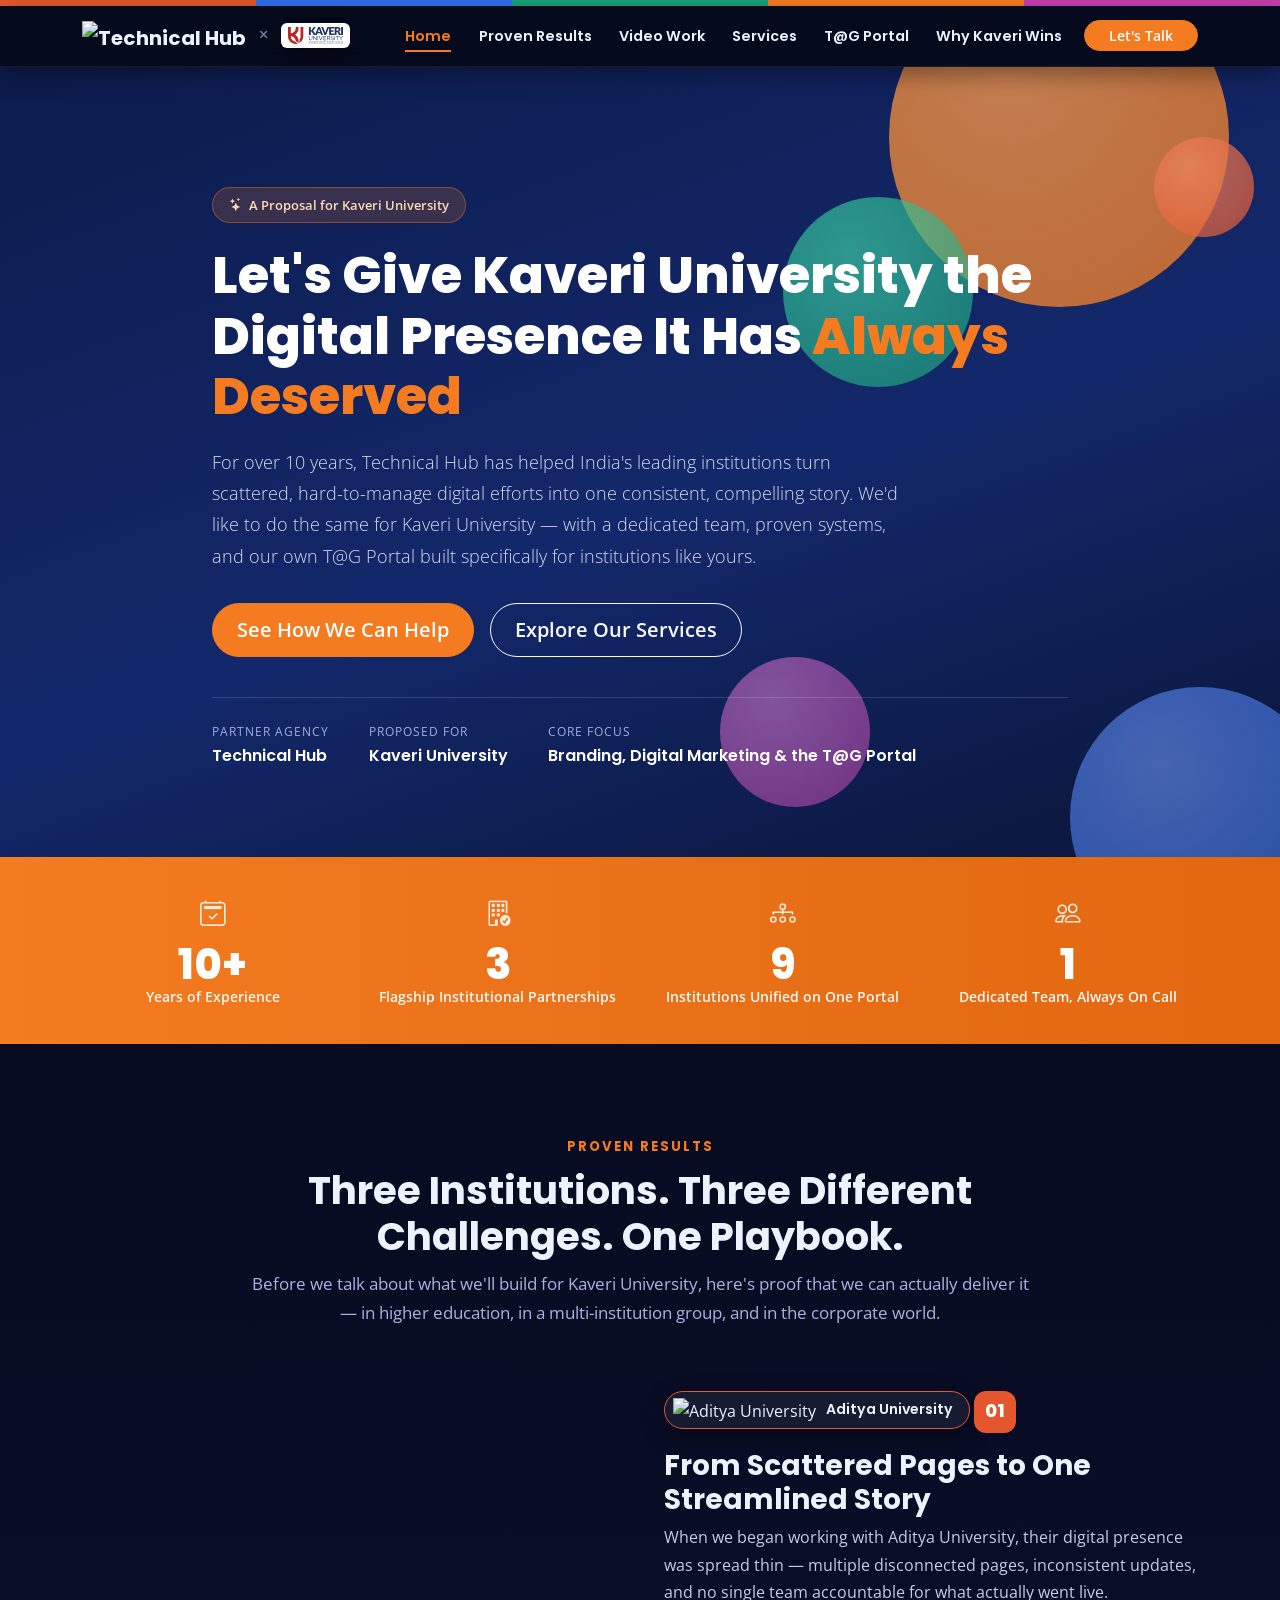
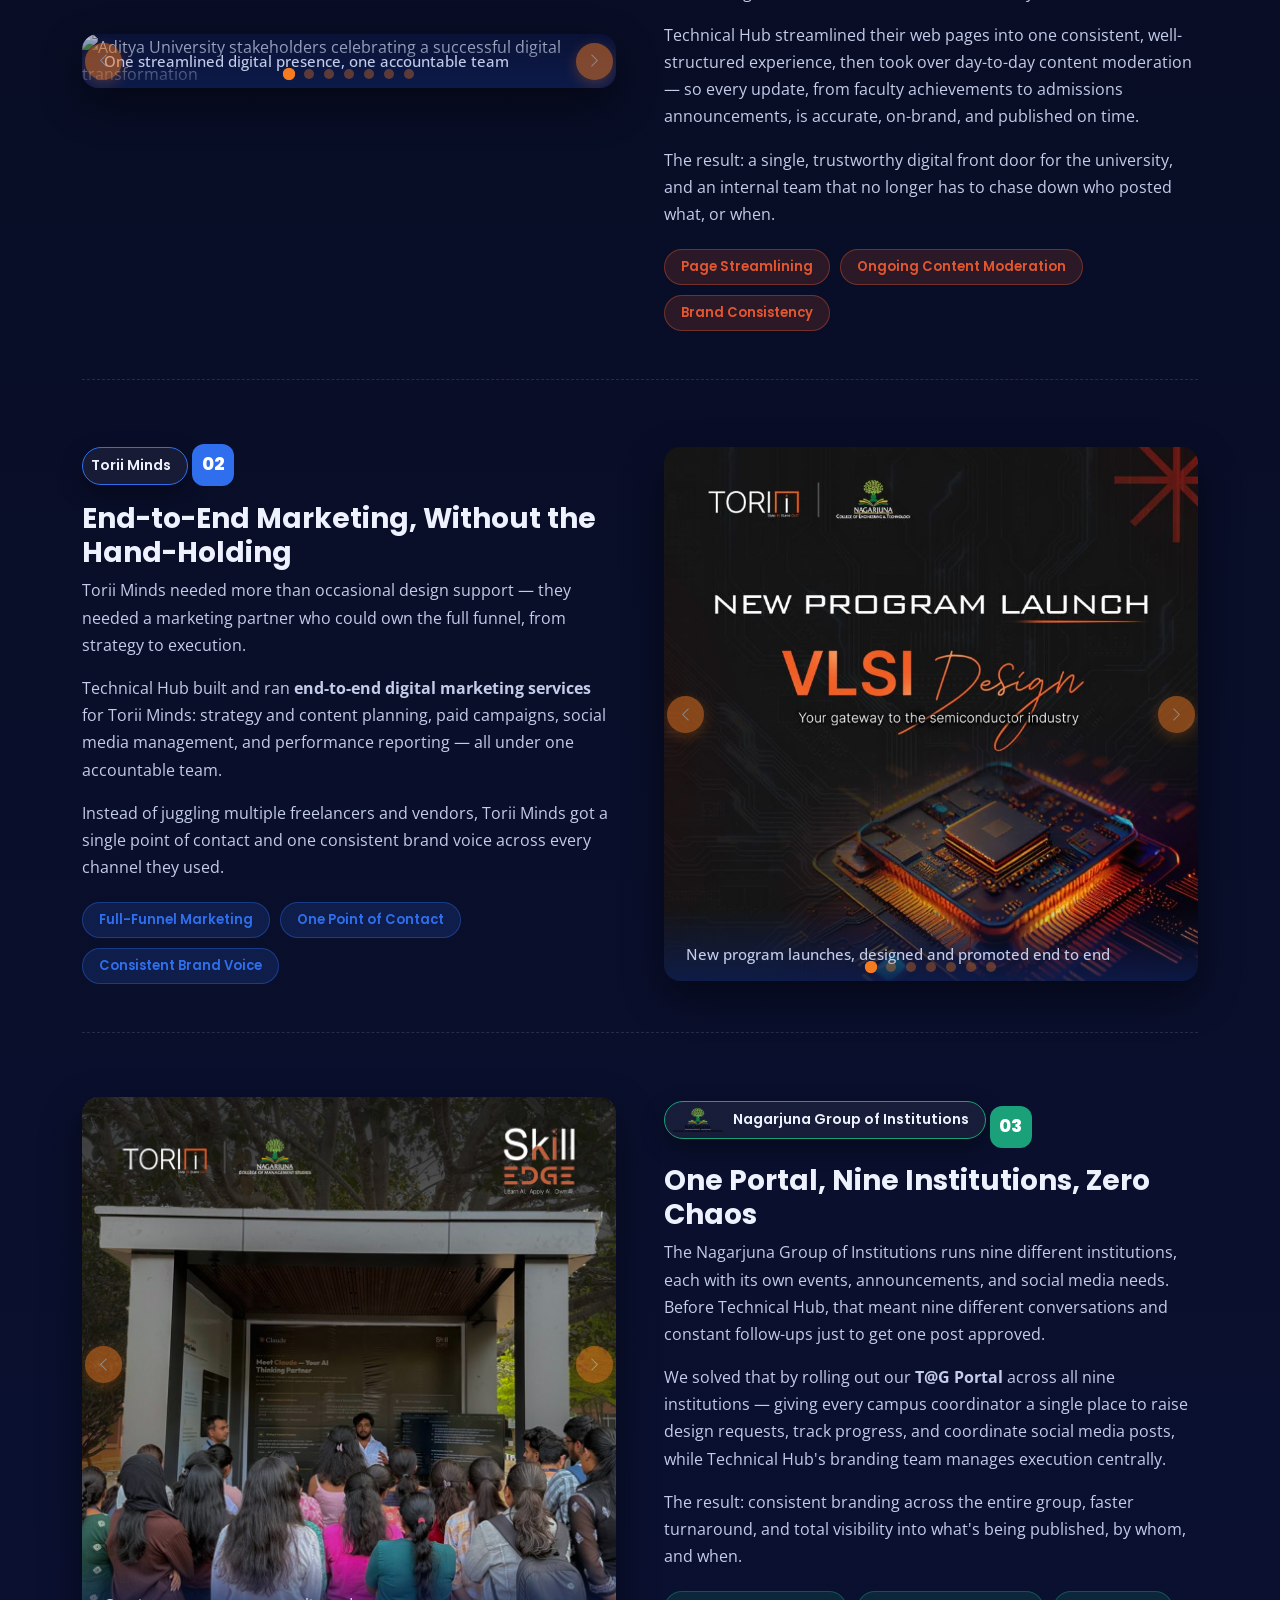
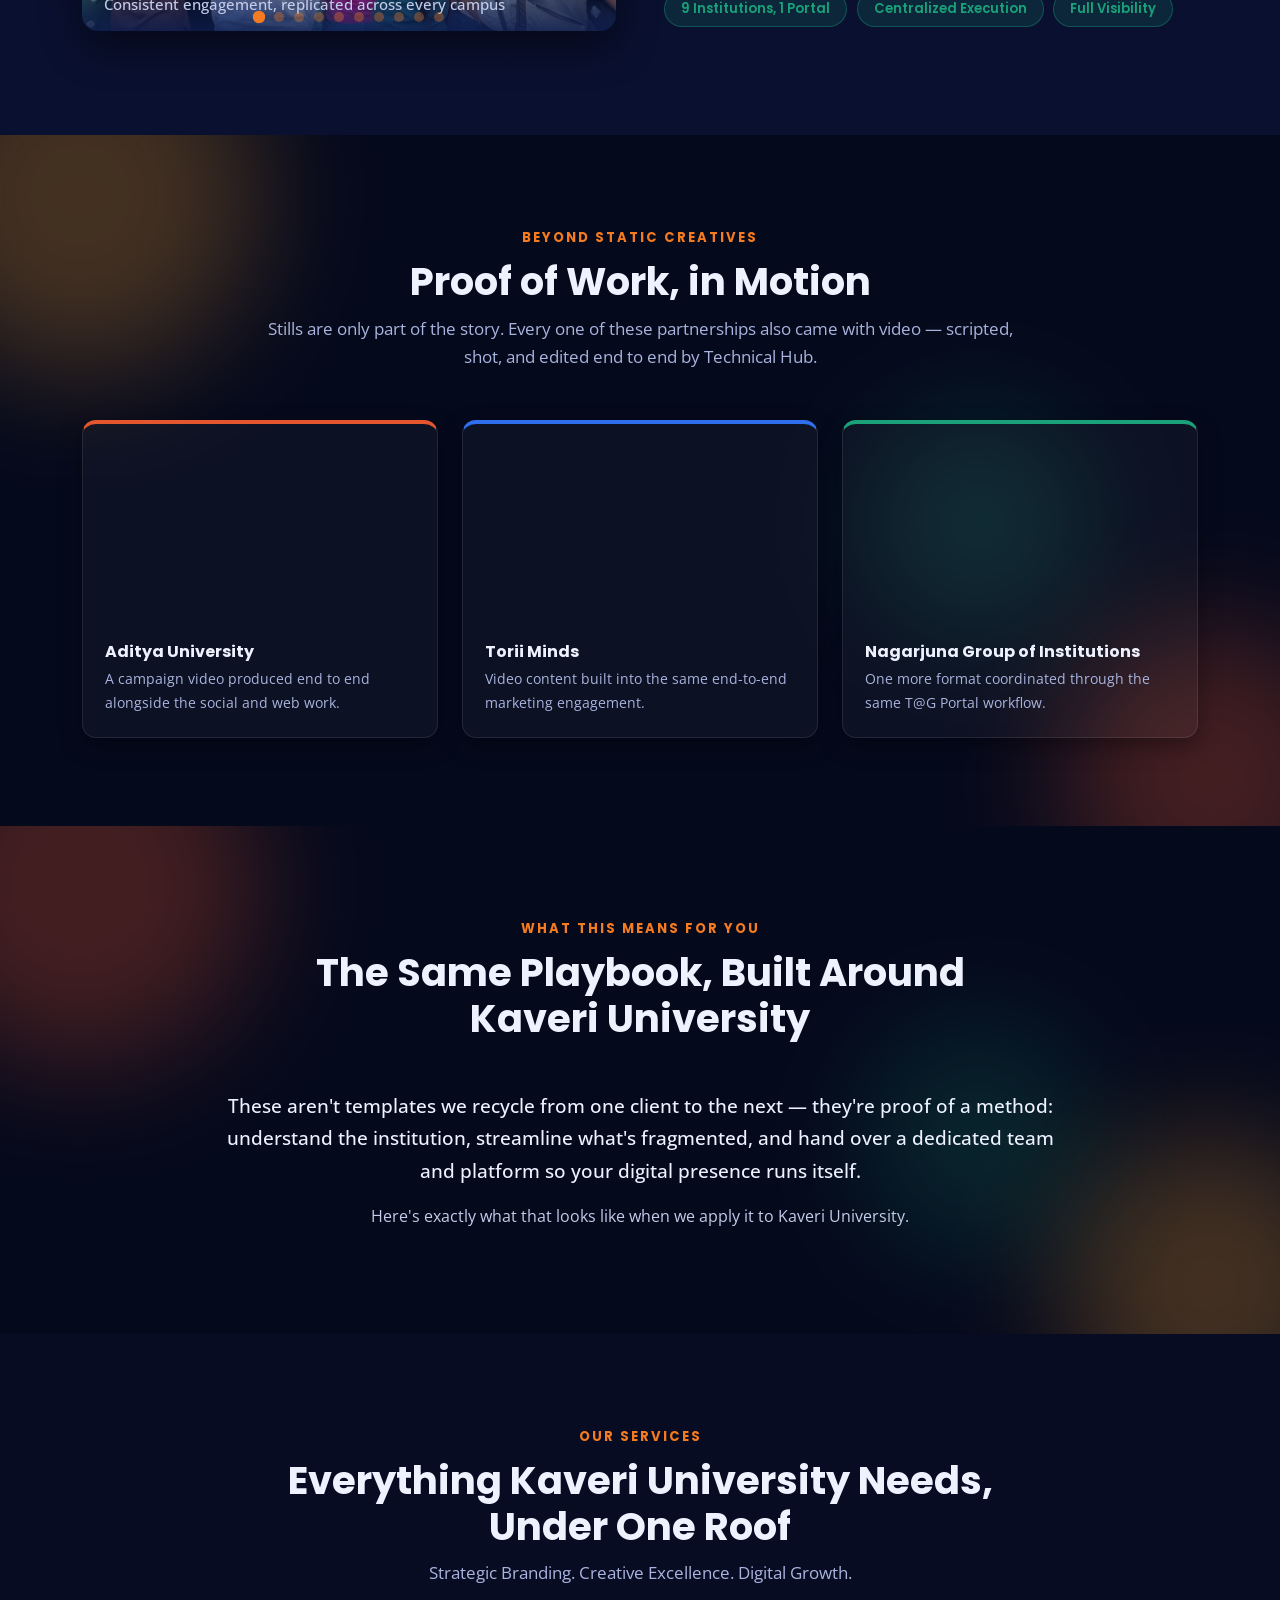
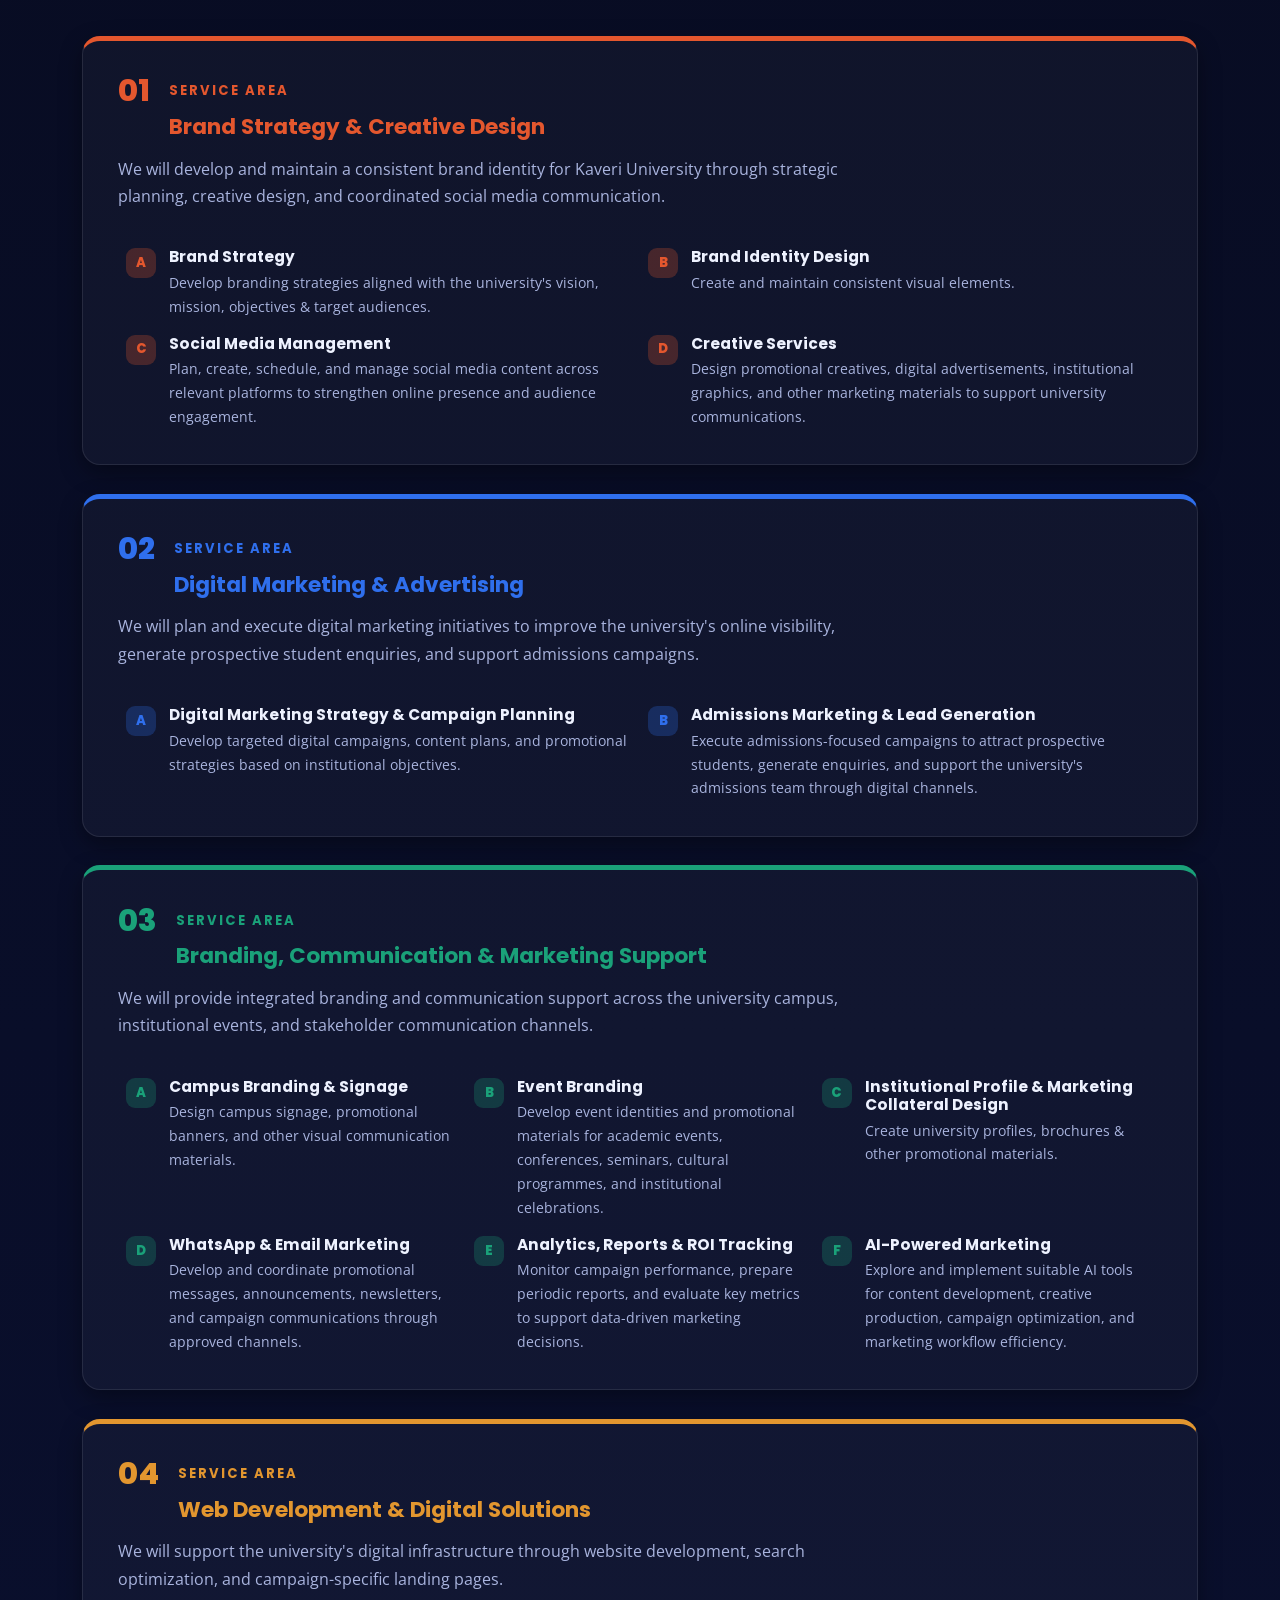
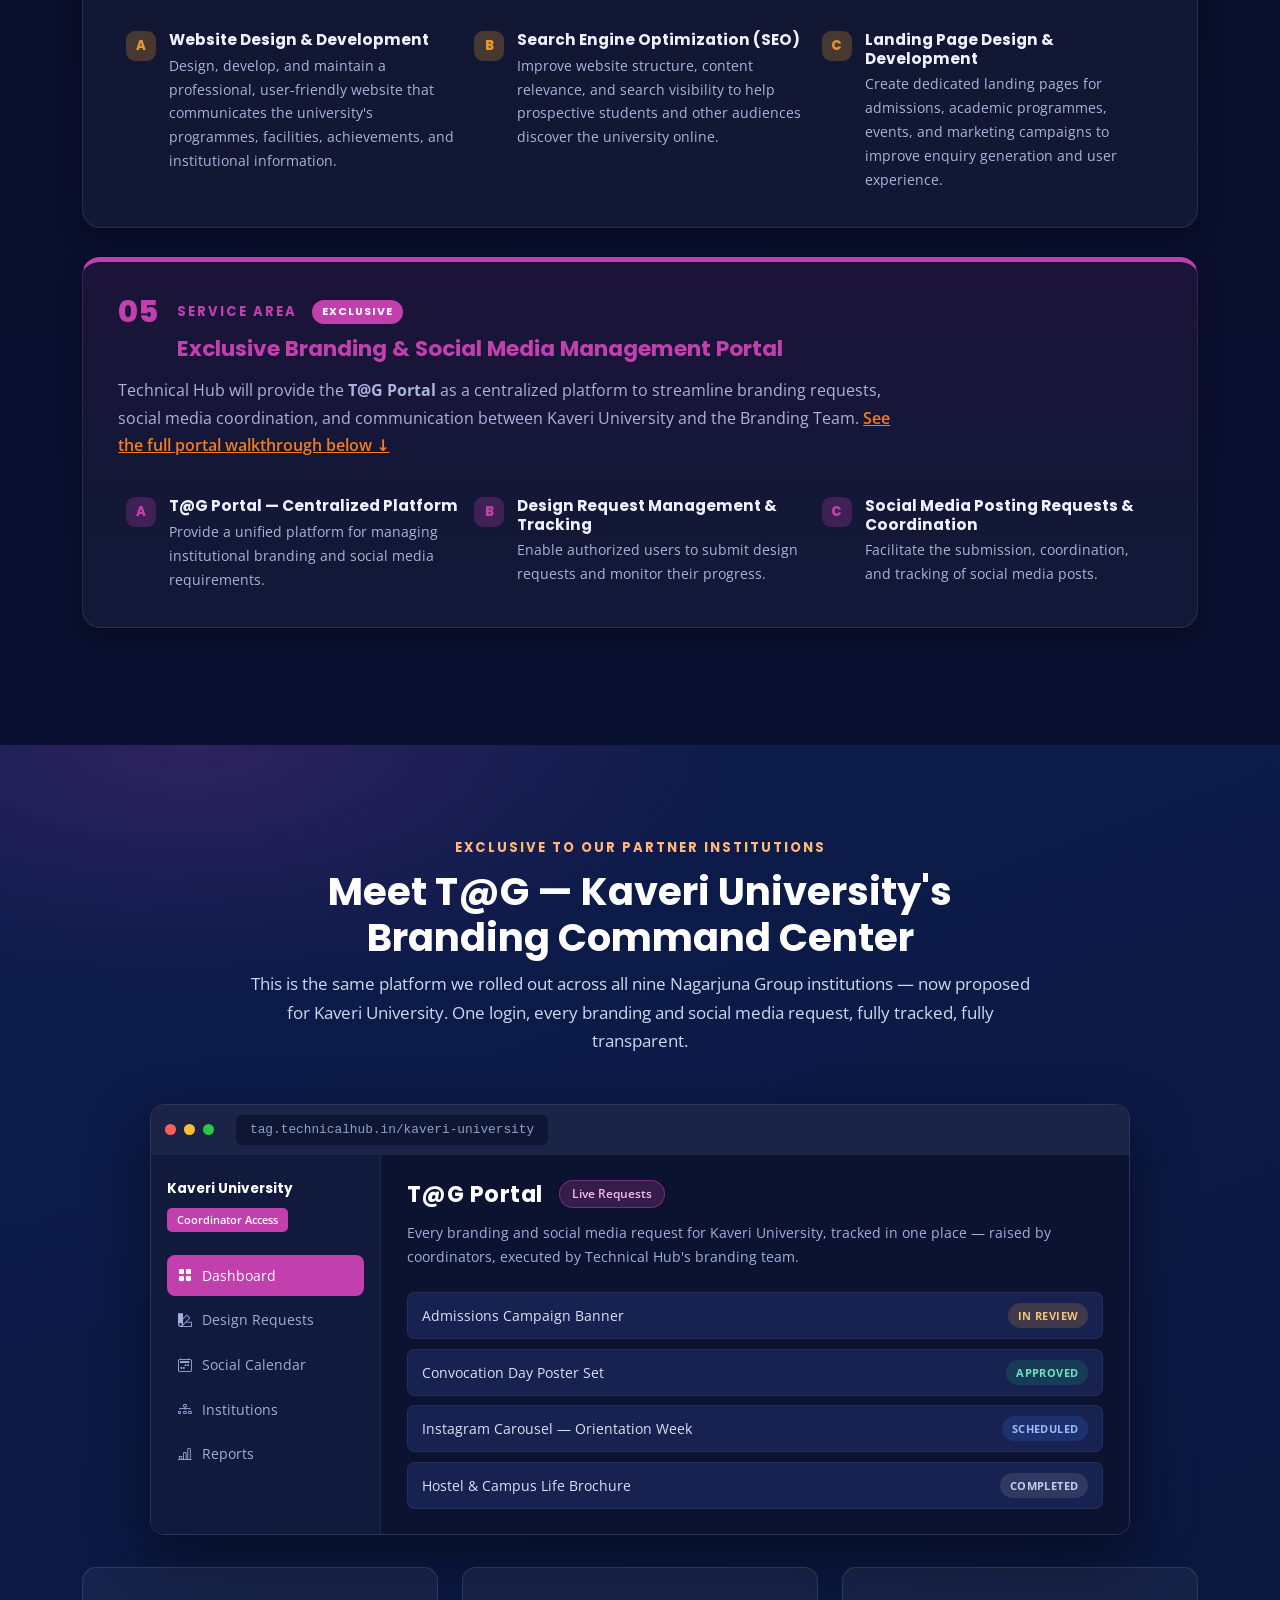
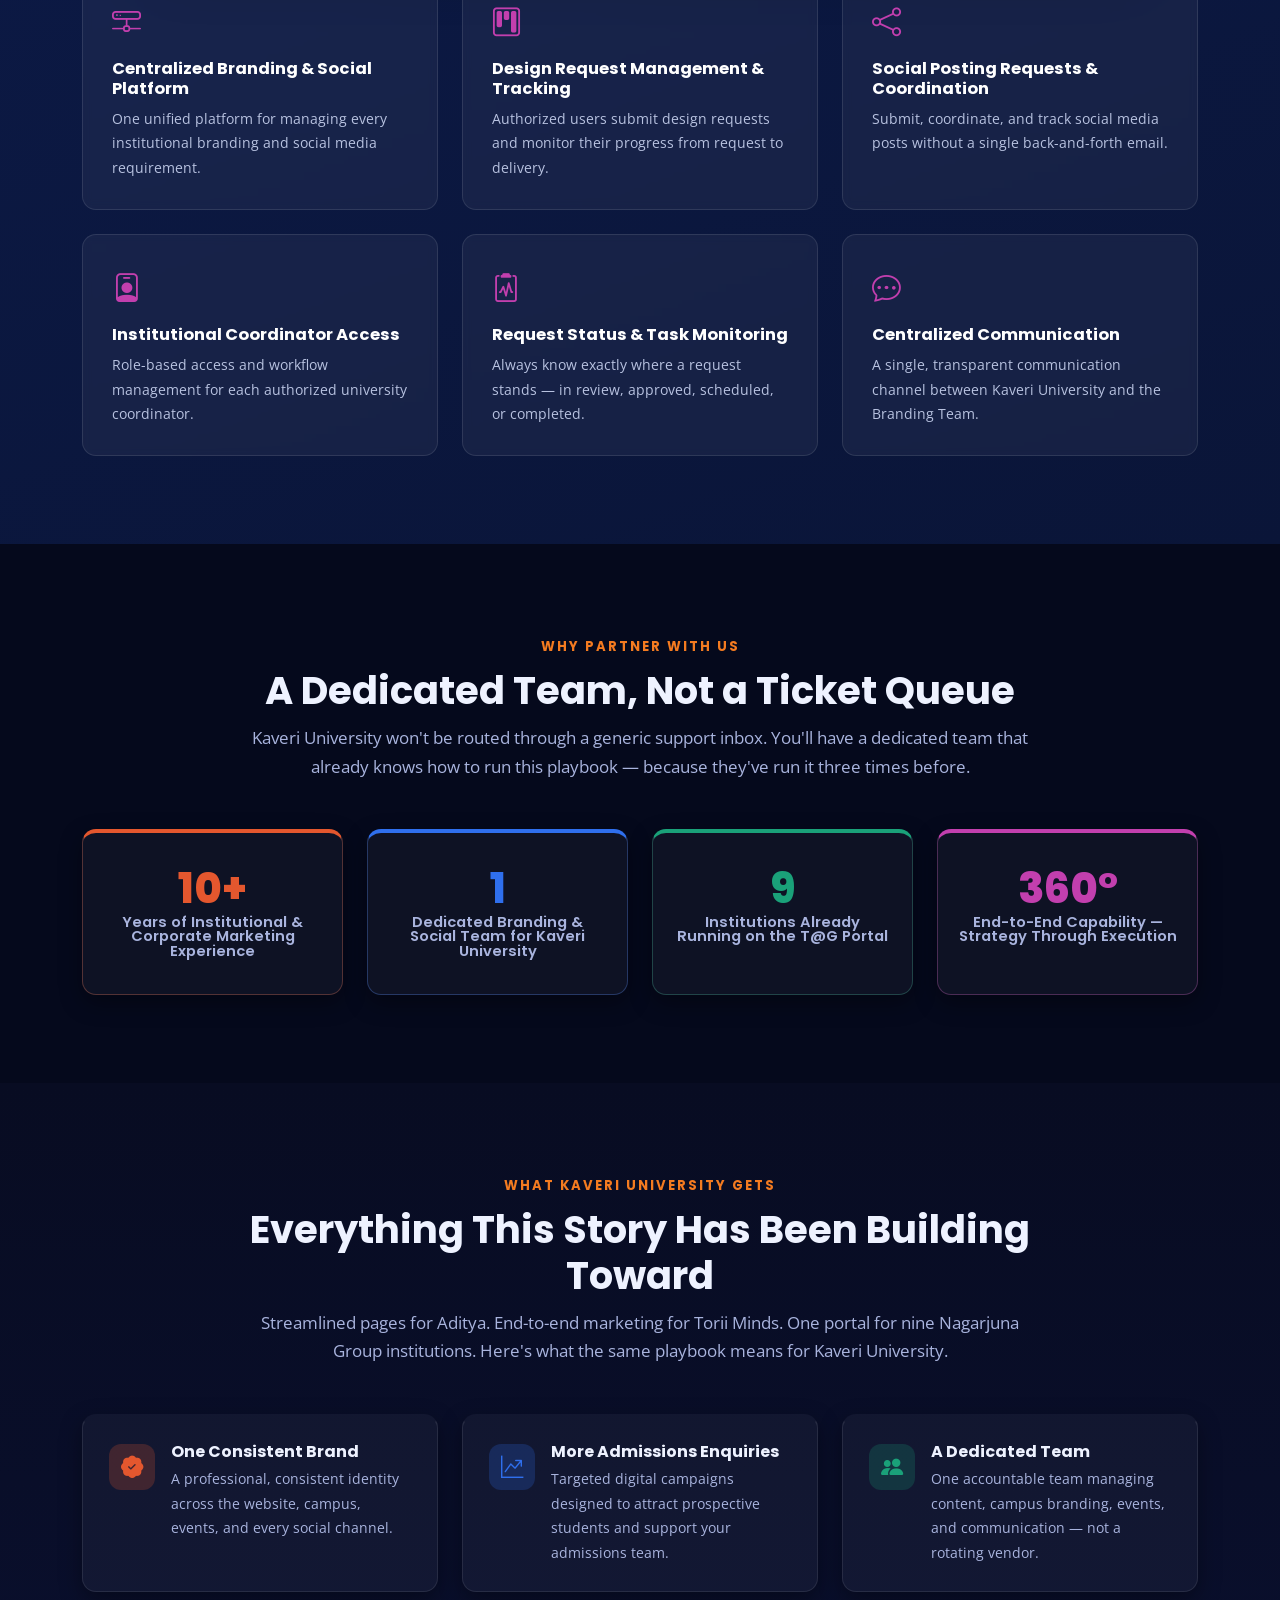
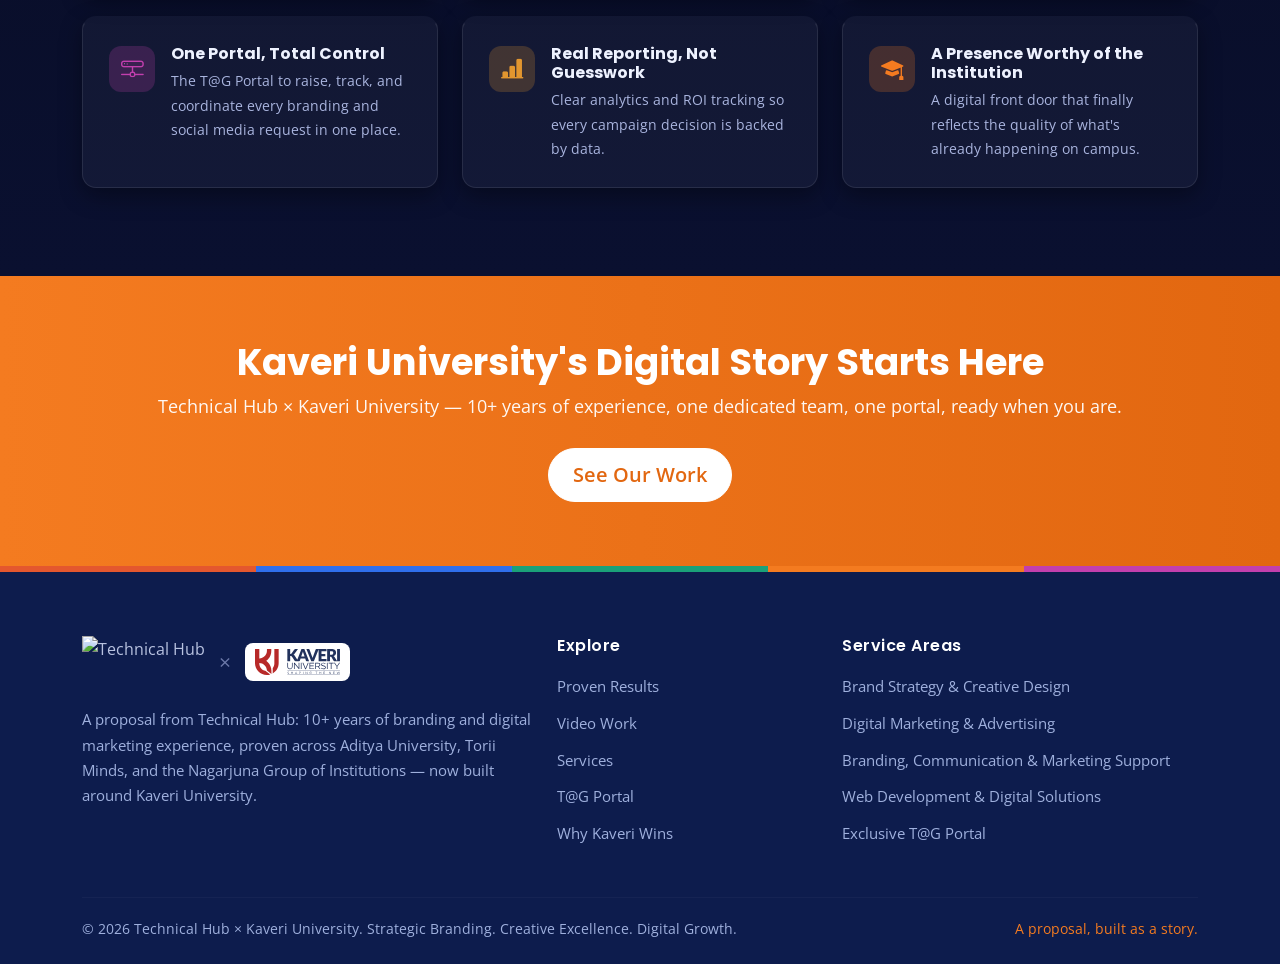
==== commit 00dde9cb: "Add NGI HR Conclave photo and video, fix carousel/logo sizing - Carousel images now size to their na" ====
--- a/index.html
+++ b/index.html
@@ -277,6 +277,8 @@
                 <button type="button" data-bs-target="#ngiCarousel" data-bs-slide-to="5" aria-label="Nagarjuna Group of Institutions festival greeting creative"></button>
                 <button type="button" data-bs-target="#ngiCarousel" data-bs-slide-to="6" aria-label="Nagarjuna Group of Institutions admissions creative"></button>
                 <button type="button" data-bs-target="#ngiCarousel" data-bs-slide-to="7" aria-label="Nagarjuna College of Management Studies student event creative"></button>
+                <button type="button" data-bs-target="#ngiCarousel" data-bs-slide-to="8" aria-label="NGI HR Conclave team photo"></button>
+                <button type="button" data-bs-target="#ngiCarousel" data-bs-slide-to="9" aria-label="NGI HR Conclave event video"></button>
               </div>
               <div class="carousel-inner">
                 <div class="carousel-item active">
@@ -310,6 +312,16 @@
                 <div class="carousel-item">
                   <img src="assets/work-ngi-6.jpg" class="d-block" alt="Brain Teaser student event creative for Nagarjuna College of Management Studies" loading="lazy" />
                   <div class="carousel-caption"><p>Student engagement content, campus by campus</p></div>
+                </div>
+                <div class="carousel-item">
+                  <img src="assets/work-ngi-7.jpg" class="d-block" alt="Technical Hub and NGI team at the HR Conclave event across Nagarjuna Group of Institutions campuses" loading="lazy" />
+                  <div class="carousel-caption"><p>On the ground together — the HR Conclave, hosted across all NGI campuses</p></div>
+                </div>
+                <div class="carousel-item">
+                  <video class="d-block" controls preload="metadata" poster="assets/work-ngi-7.jpg">
+                    <source src="assets/ngi-hr-conclave.mp4" type="video/mp4" />
+                  </video>
+                  <div class="carousel-caption"><p>The HR Conclave, captured on video</p></div>
                 </div>
               </div>
               <button class="carousel-control-prev" type="button" data-bs-target="#ngiCarousel" data-bs-slide="prev">
--- a/style.css
+++ b/style.css
@@ -420,6 +420,7 @@
 .carousel-indicators .active { opacity: 1; transform: scale(1.25); }
 .results-carousel { max-width: 100%; margin: 0 auto; border-radius: 16px; overflow: hidden; box-shadow: var(--shadow); }
 .results-carousel .carousel-item img { display: block; width: 100%; height: auto; max-height: 560px; object-fit: contain; background: #0a1030; margin-inline: auto; }
+.results-carousel .carousel-item video { display: block; width: 100%; height: auto; max-height: 560px; background: #000; margin-inline: auto; }
 .results-carousel .carousel-caption {
   left: 0; right: 0; bottom: 0; padding: 2.2rem 1.4rem .9rem; text-align: left;
   background: linear-gradient(transparent, rgba(13,28,77,.88));
@@ -450,7 +451,7 @@
   .hero-meta { gap: 1.5rem; }
   .browser-body { flex-direction: column; }
   .mock-sidebar { width: 100%; }
-  .results-carousel .carousel-item img { max-height: 380px; }
+  .results-carousel .carousel-item img, .results-carousel .carousel-item video { max-height: 380px; }
   .proof-grid { grid-template-columns: 1fr; }
   .service-block { padding: 1.6rem; }
   .service-block-head { flex-direction: column; gap: .4rem; }
@@ -466,6 +467,6 @@
   .hero-cta { gap: .7rem; }
   .hero-cta .btn { width: 100%; }
   .lead-text { font-size: 1.06rem; }
-  .results-carousel .carousel-item img { max-height: 300px; }
+  .results-carousel .carousel-item img, .results-carousel .carousel-item video { max-height: 300px; }
   .footer-logo-th { height: 42px; }
 }
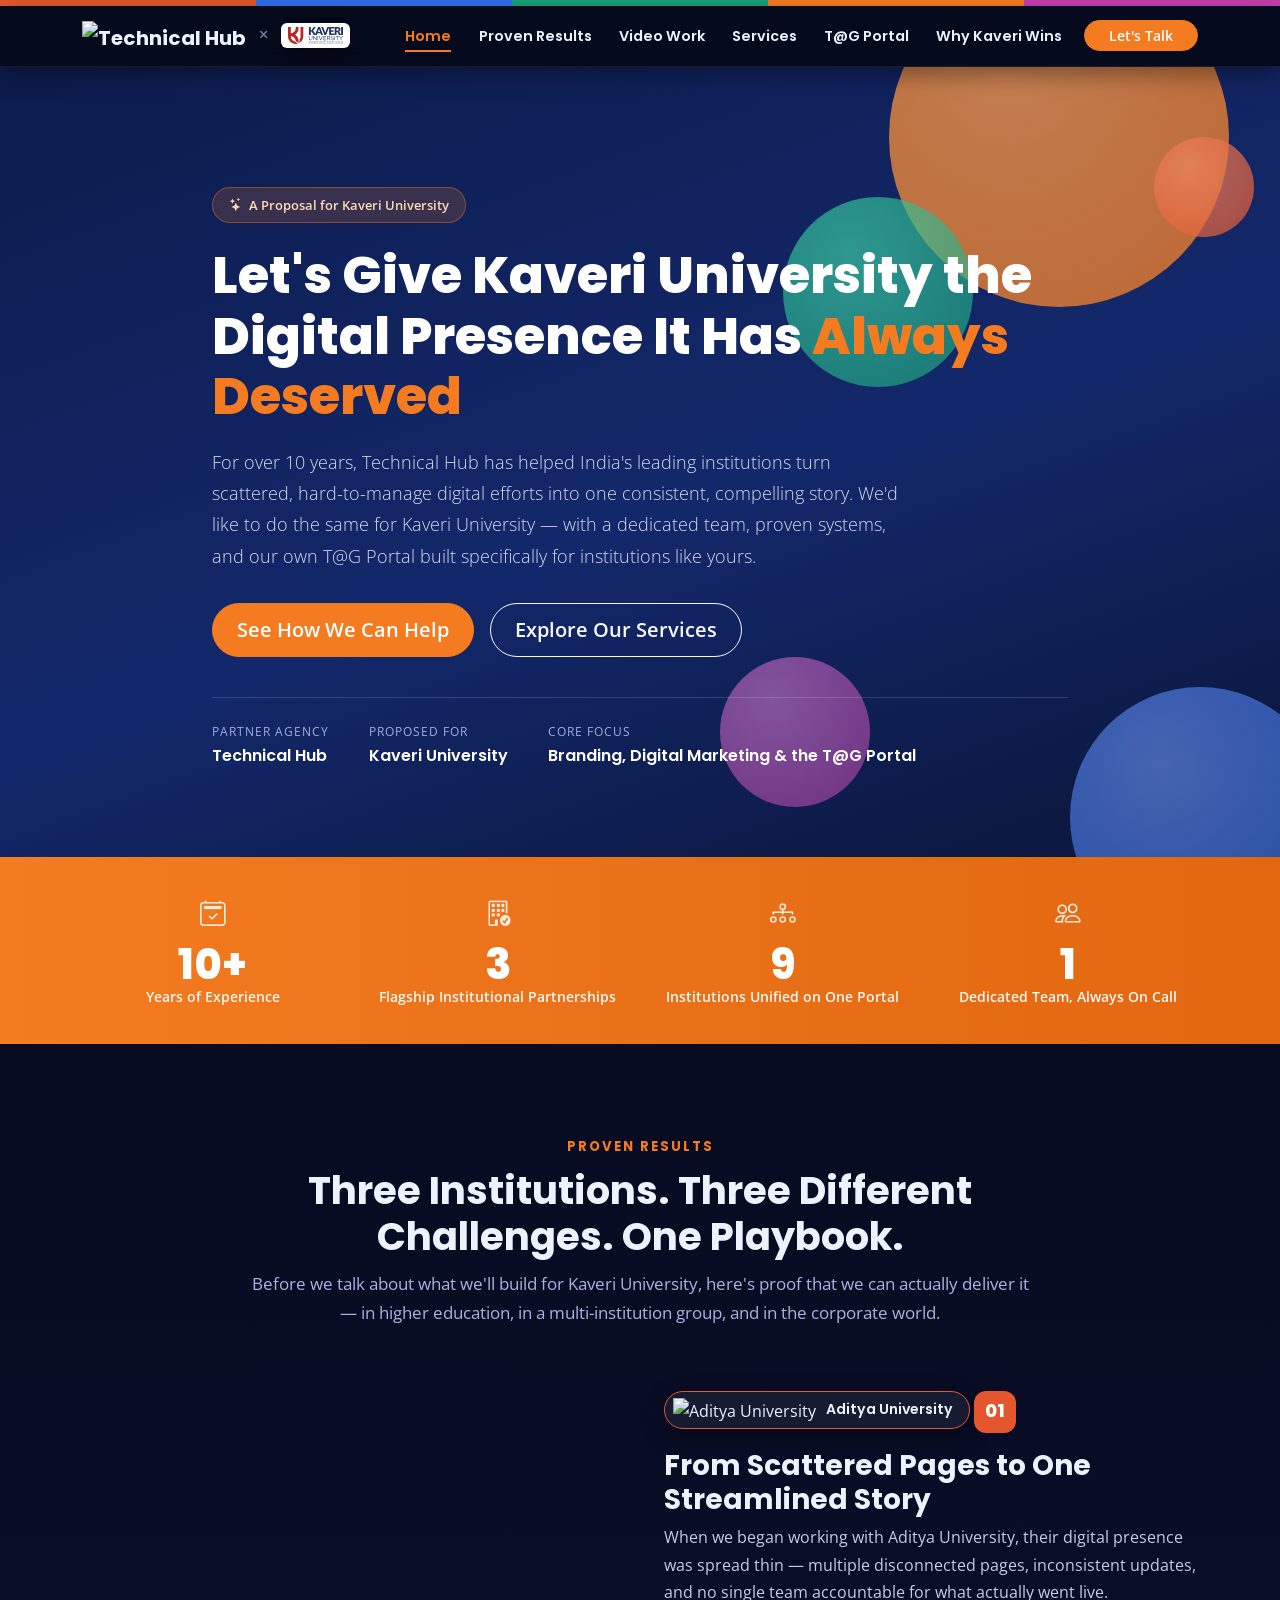
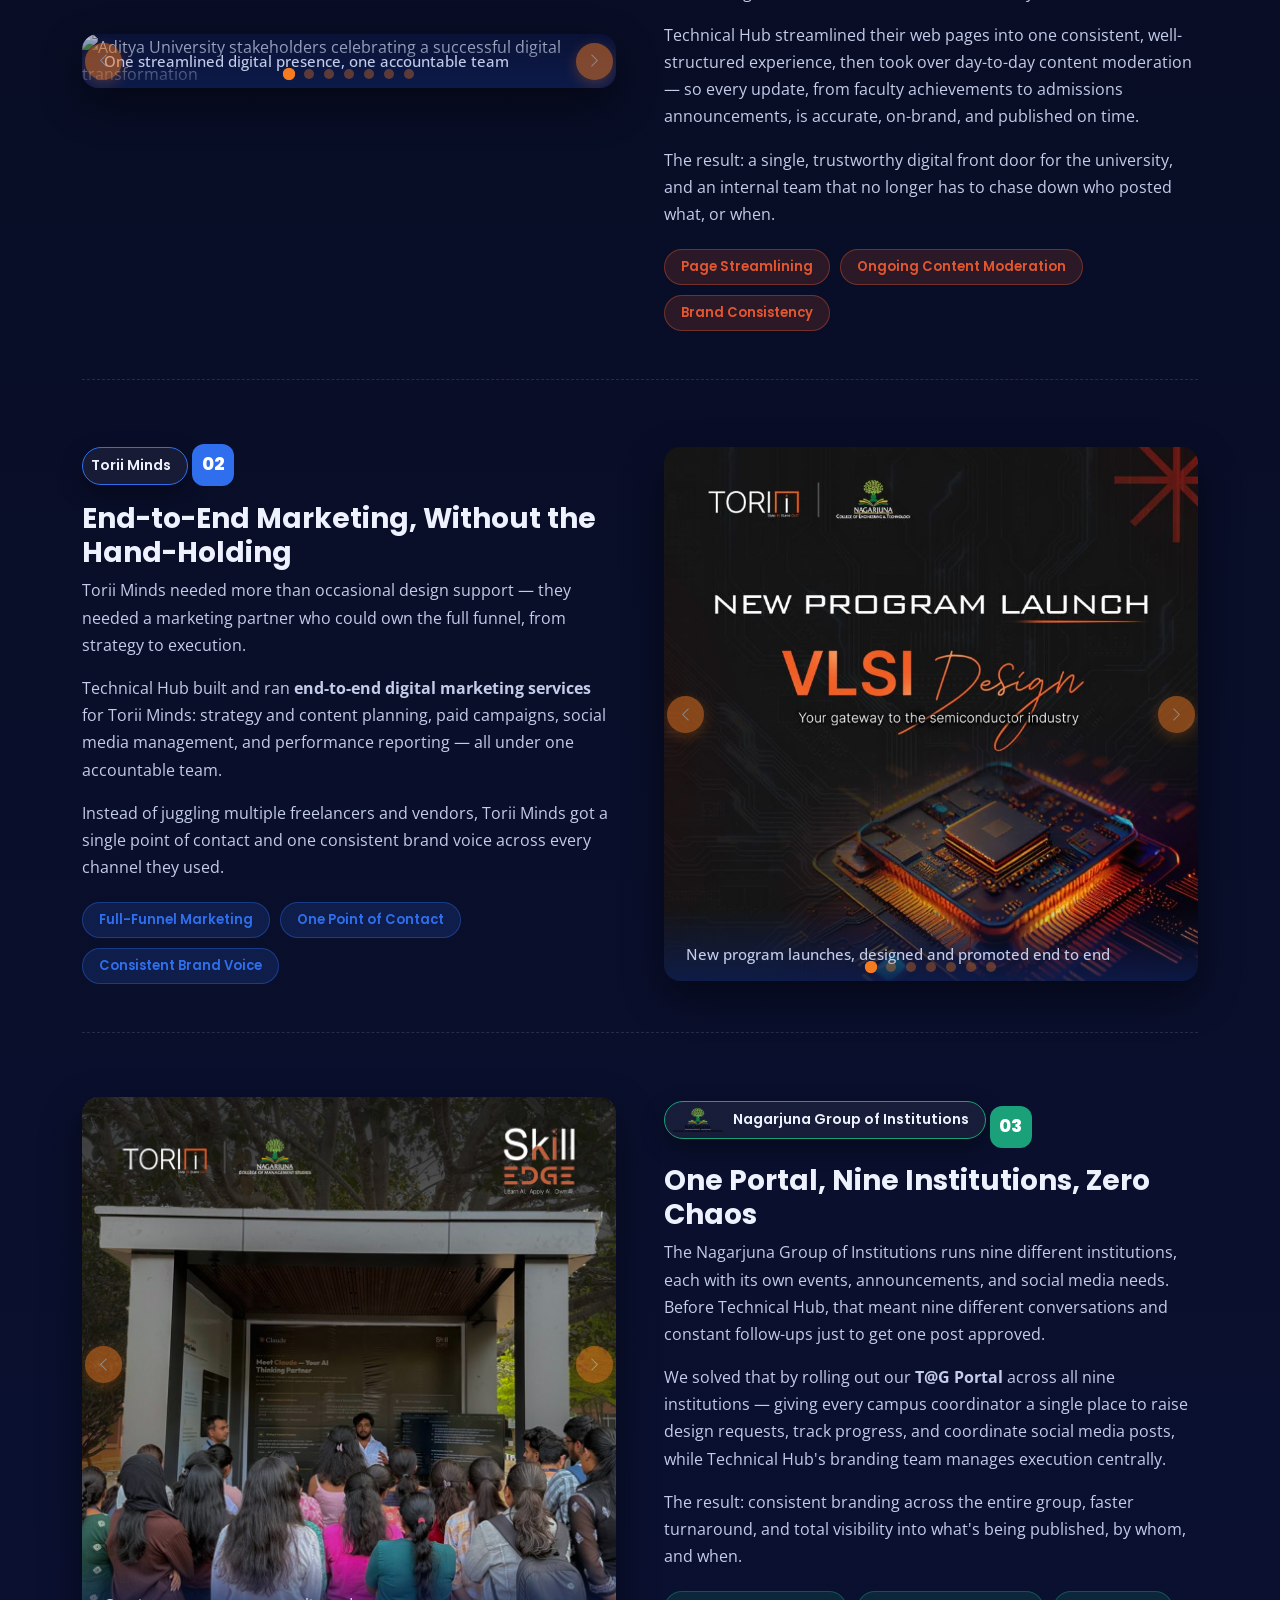
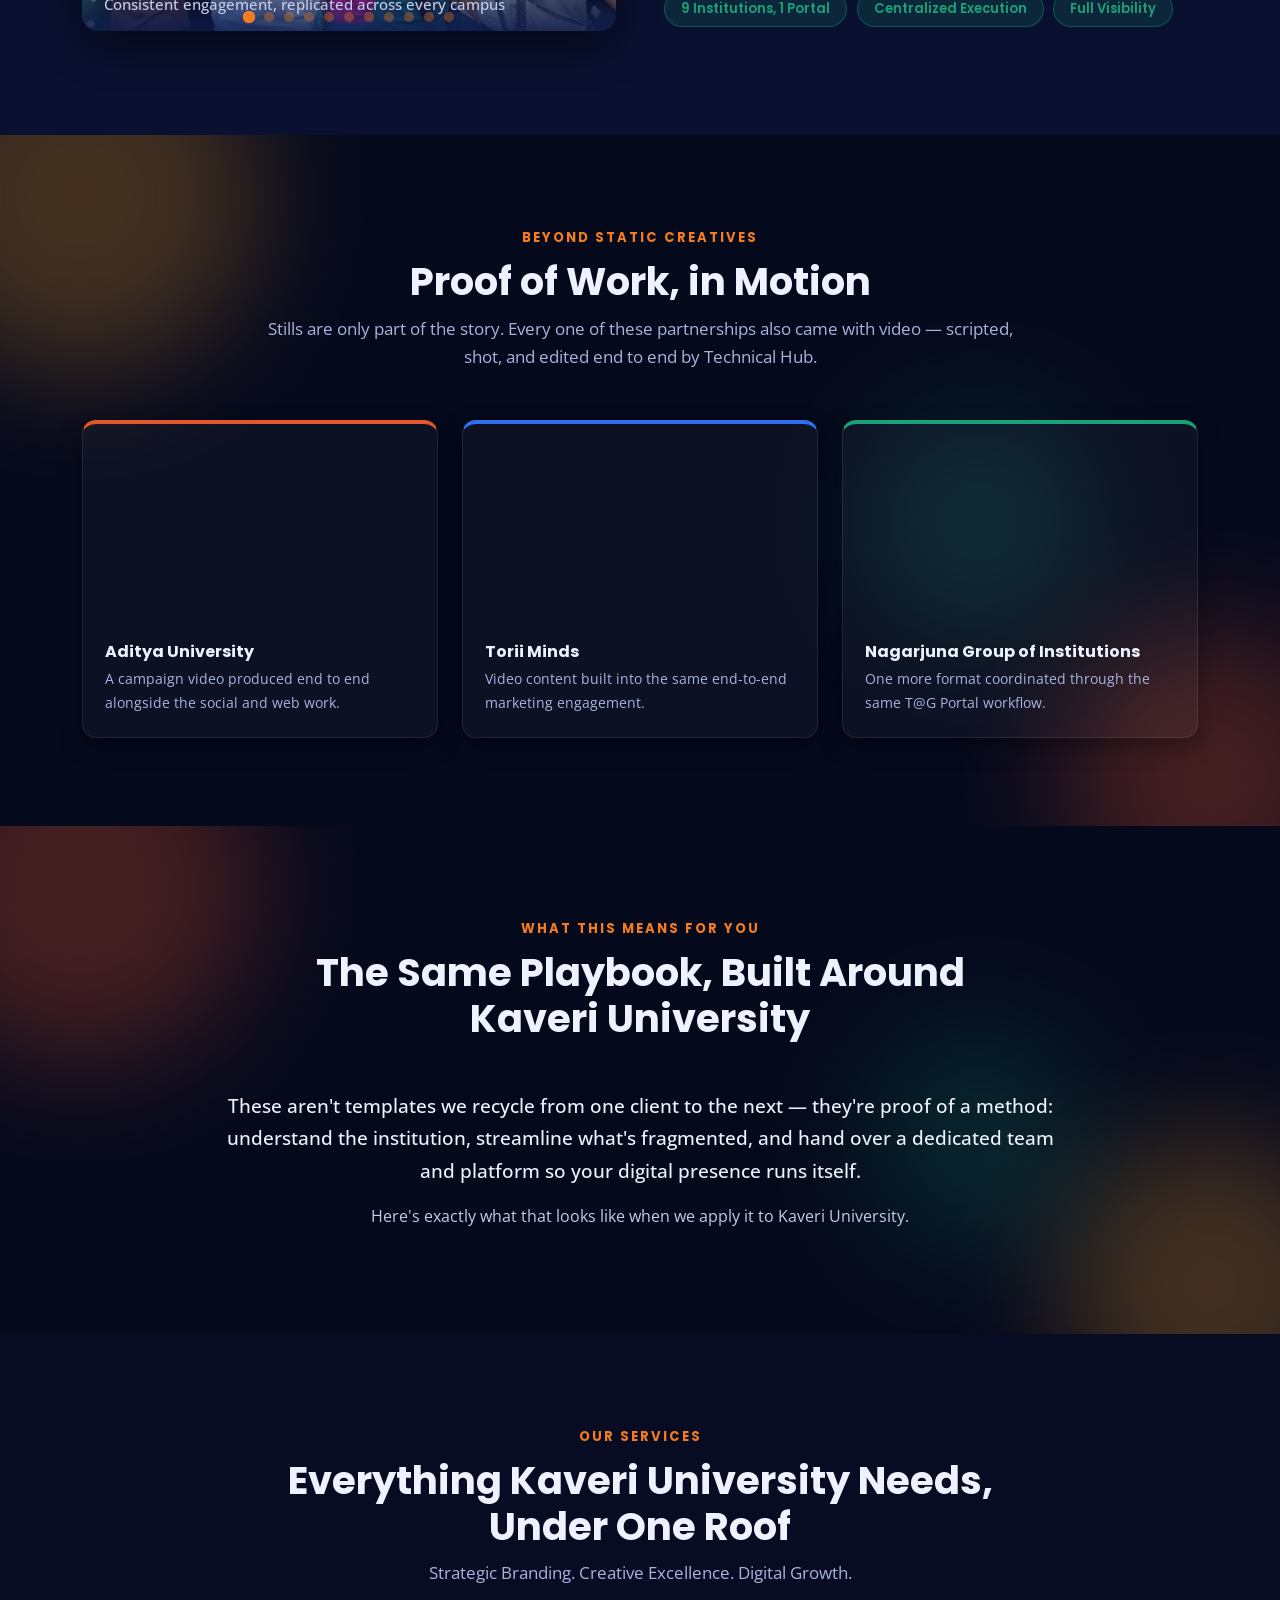
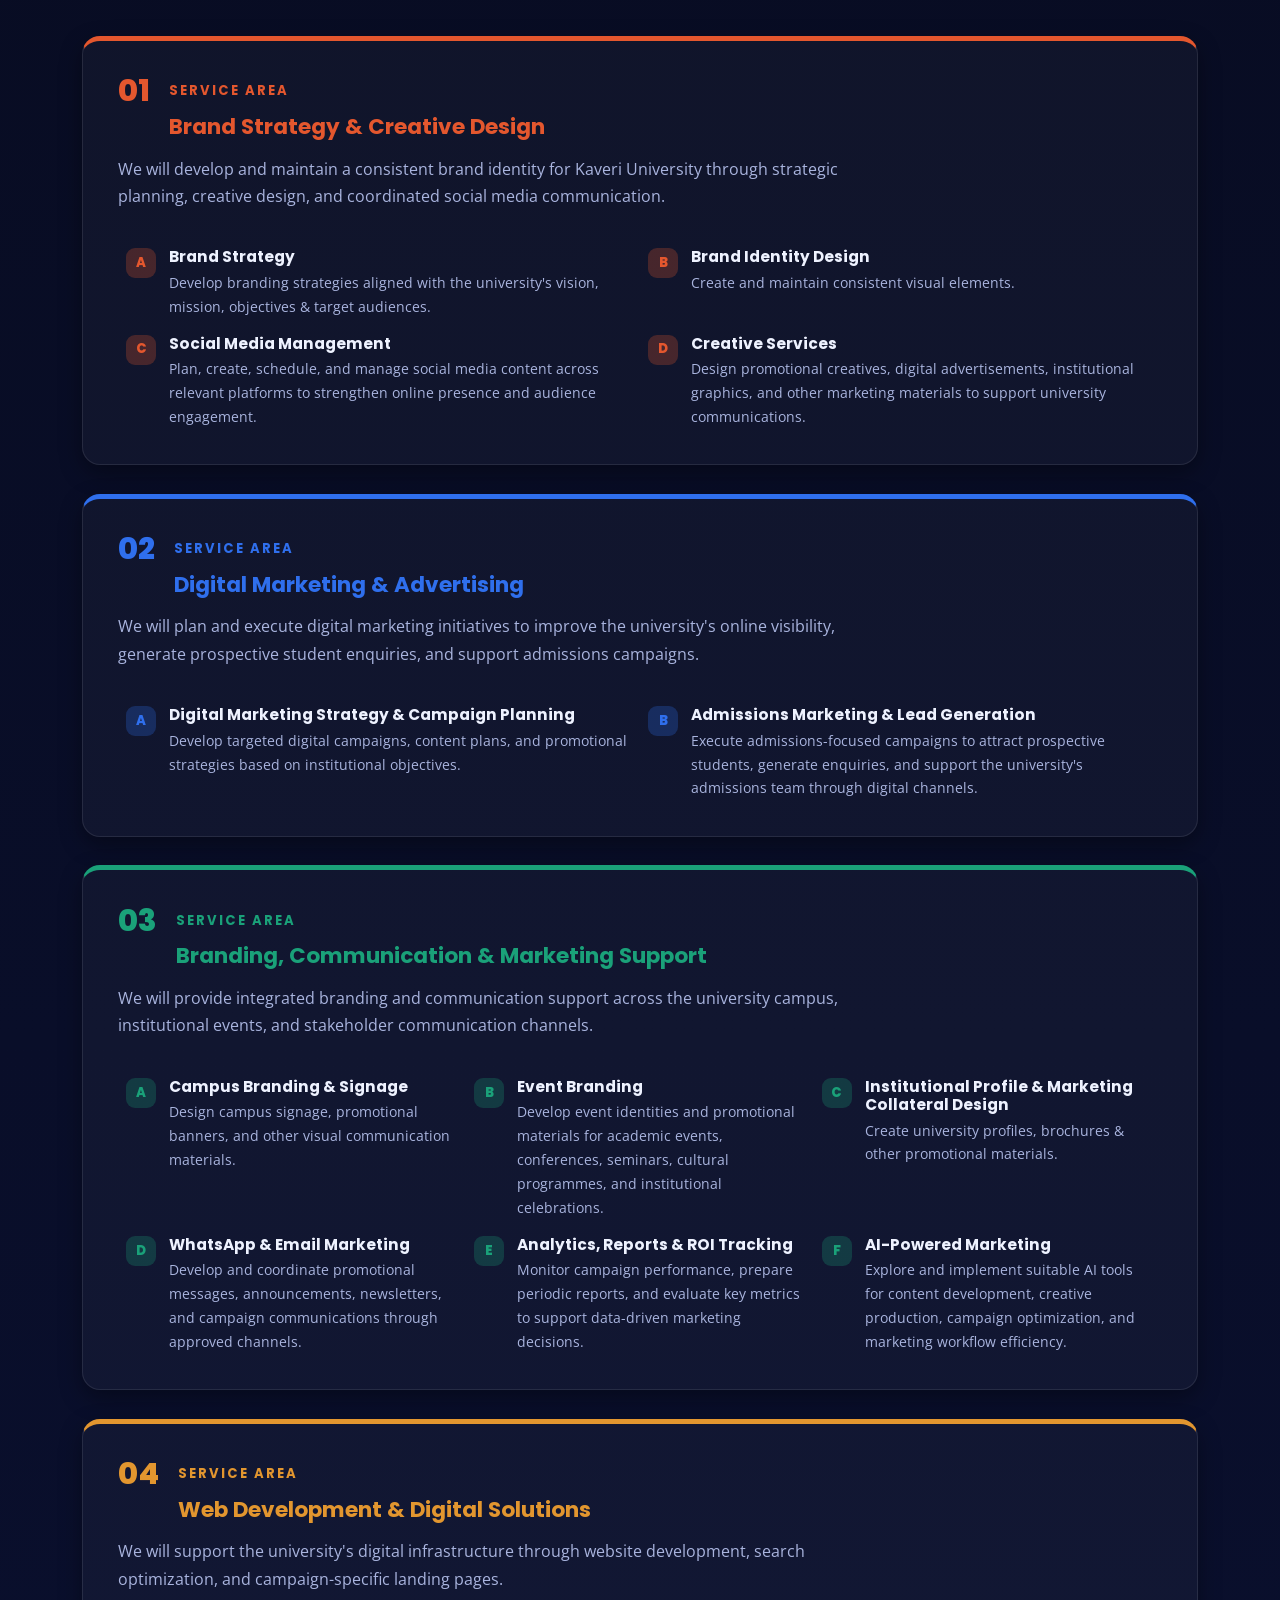
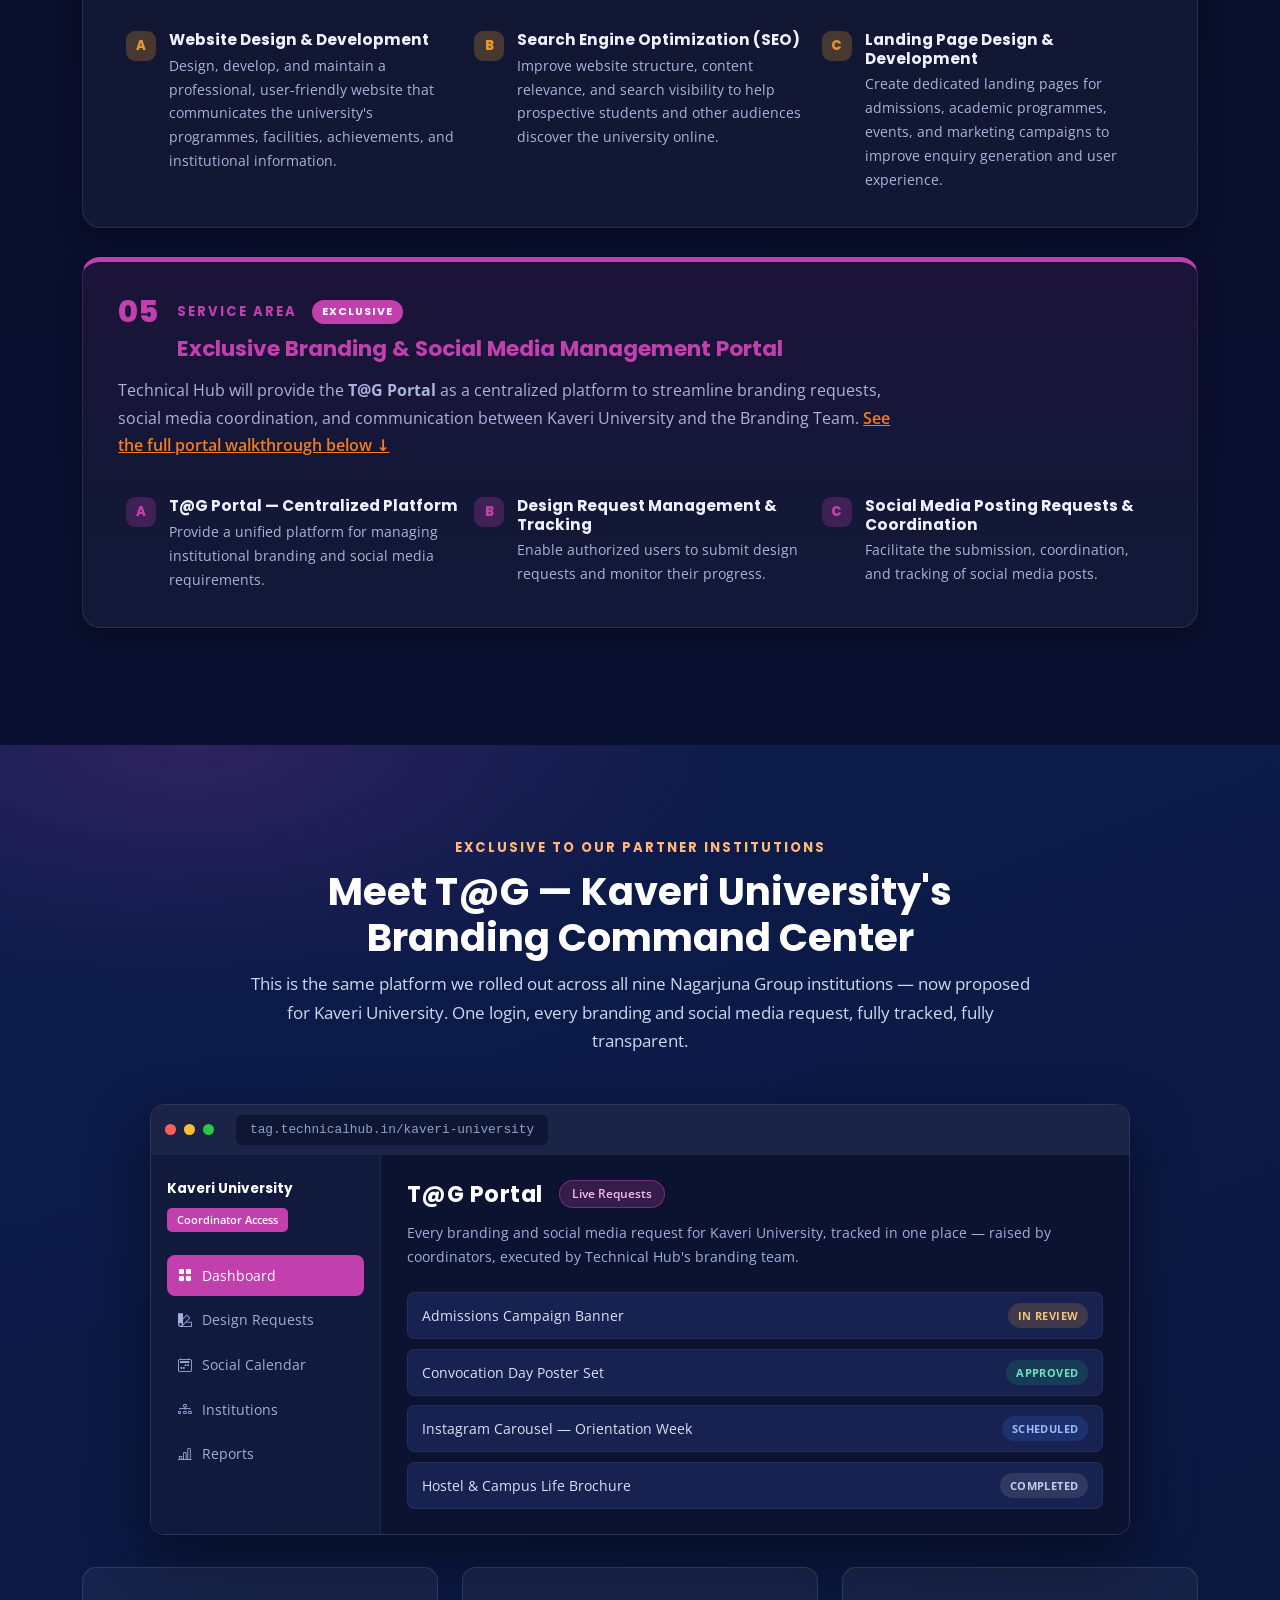
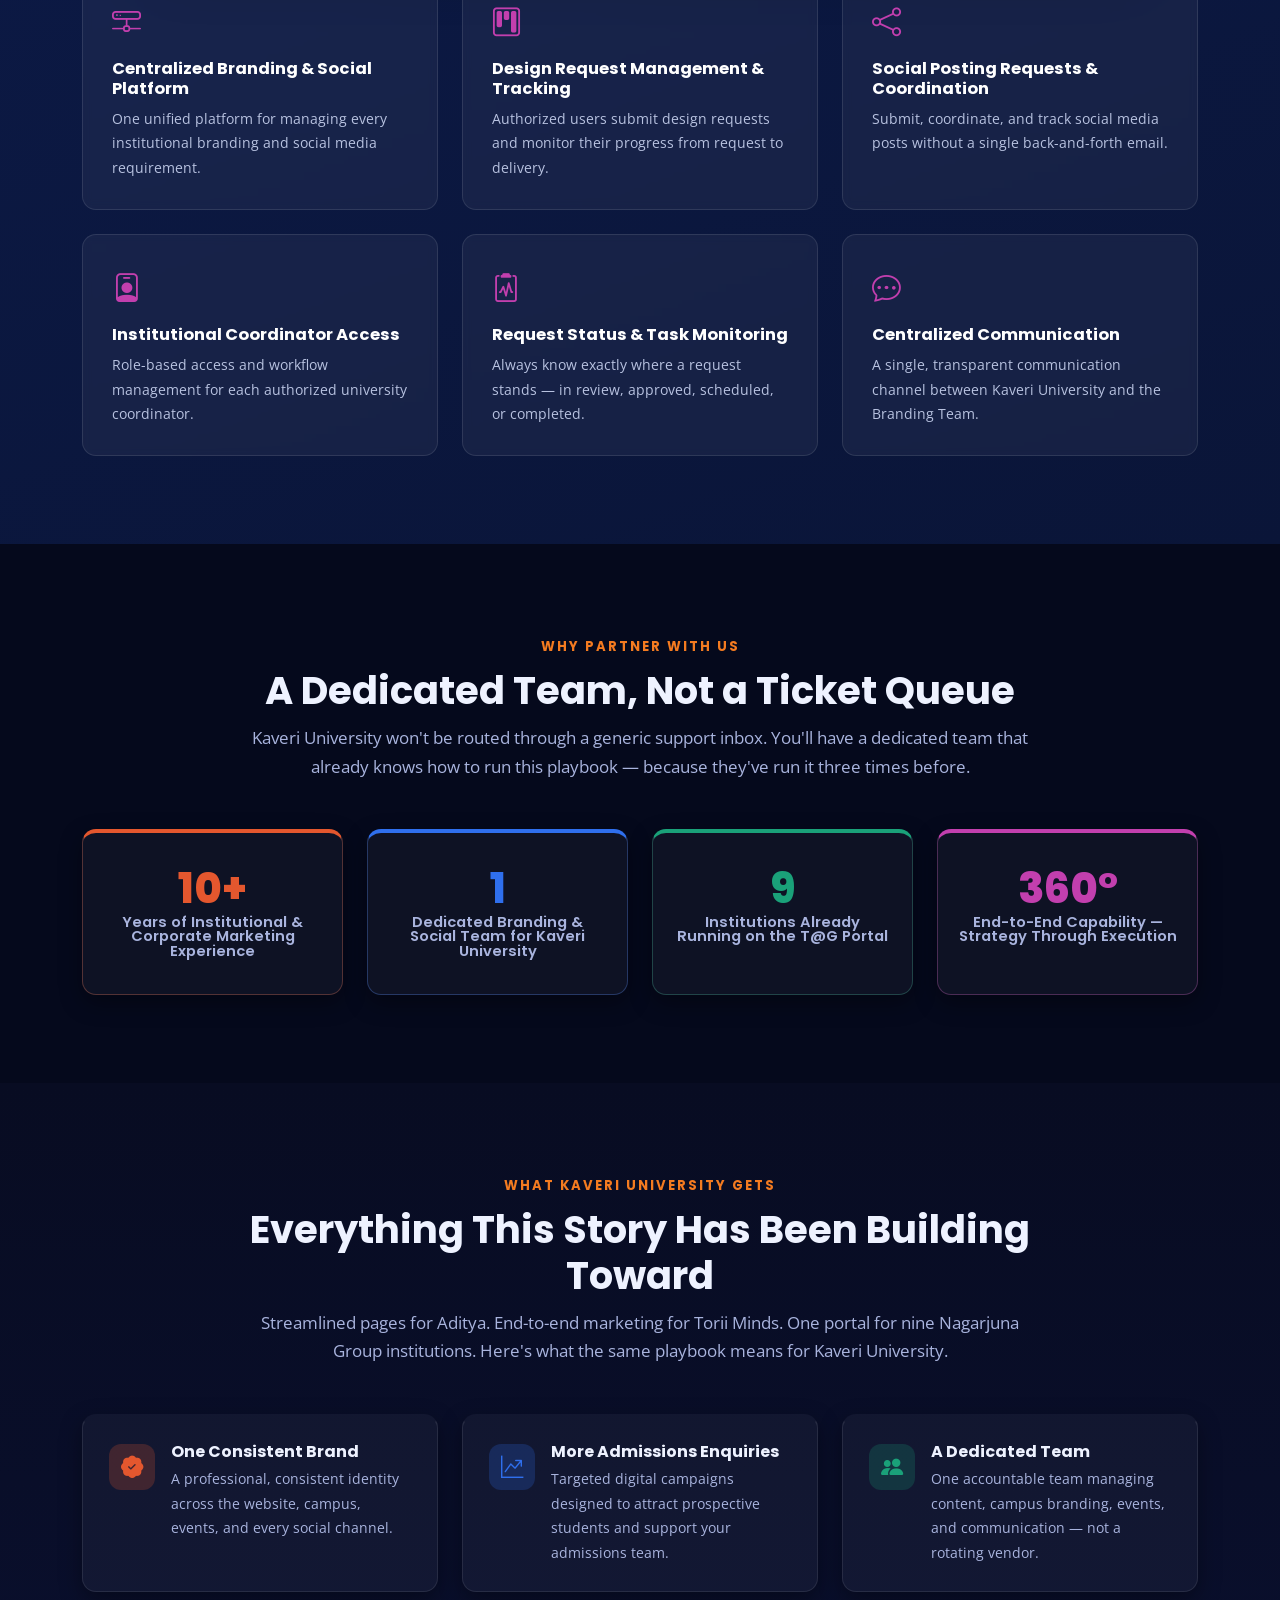
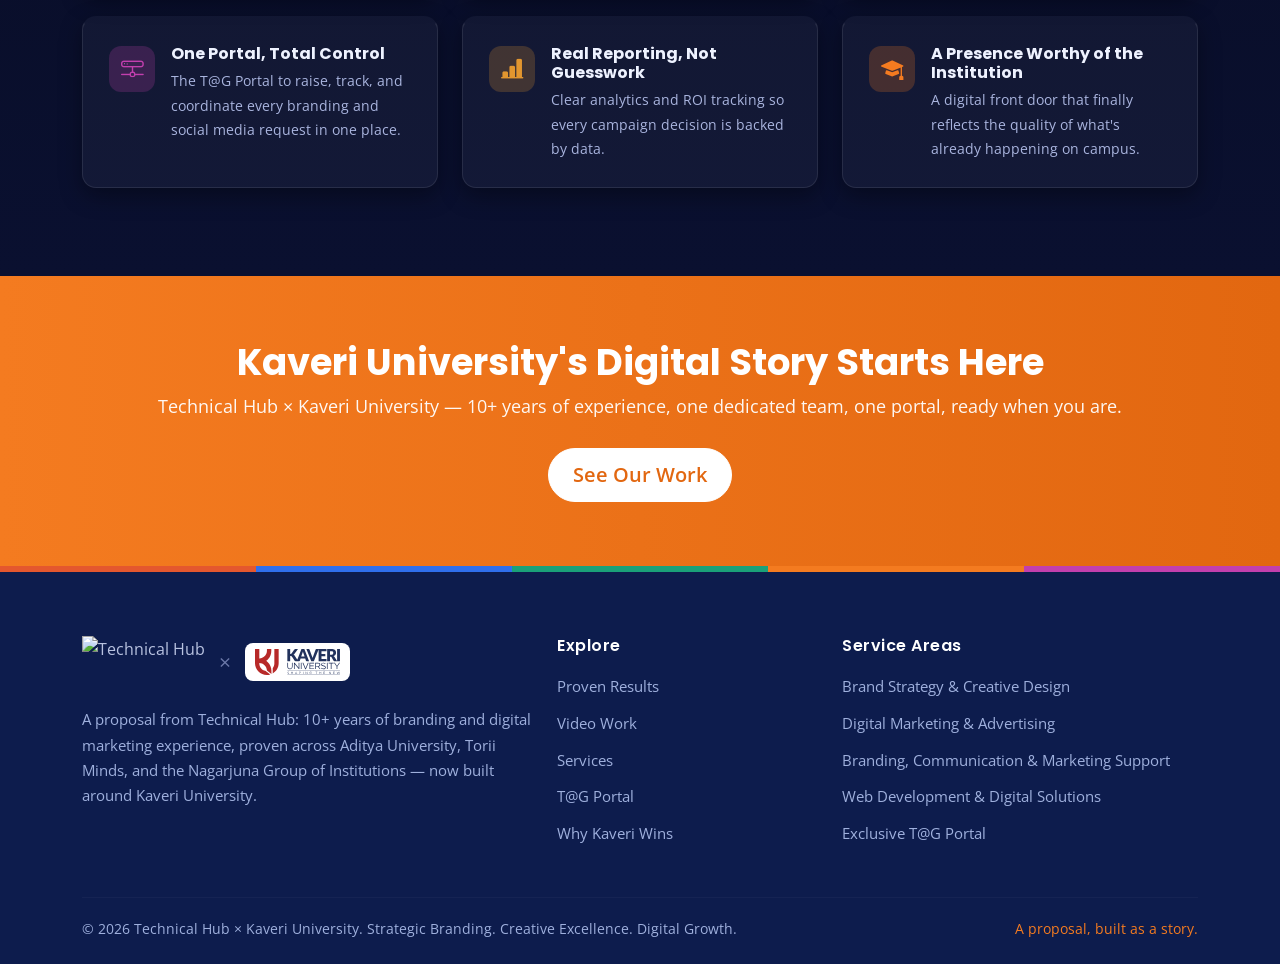
==== commit c12fd88b: "Add HR Conclave entrance photo to the NGI carousel Extracted the embedded preview from the supplied " ====
--- a/index.html
+++ b/index.html
@@ -279,6 +279,7 @@
                 <button type="button" data-bs-target="#ngiCarousel" data-bs-slide-to="7" aria-label="Nagarjuna College of Management Studies student event creative"></button>
                 <button type="button" data-bs-target="#ngiCarousel" data-bs-slide-to="8" aria-label="NGI HR Conclave team photo"></button>
                 <button type="button" data-bs-target="#ngiCarousel" data-bs-slide-to="9" aria-label="NGI HR Conclave event video"></button>
+                <button type="button" data-bs-target="#ngiCarousel" data-bs-slide-to="10" aria-label="HR Conclave entrance arch photo"></button>
               </div>
               <div class="carousel-inner">
                 <div class="carousel-item active">
@@ -322,6 +323,10 @@
                     <source src="assets/ngi-hr-conclave.mp4" type="video/mp4" />
                   </video>
                   <div class="carousel-caption"><p>The HR Conclave, captured on video</p></div>
+                </div>
+                <div class="carousel-item">
+                  <img src="assets/work-ngi-8.jpg" class="d-block" alt="HR Conclave entrance arch branded across every Nagarjuna Group of Institutions campus" loading="lazy" />
+                  <div class="carousel-caption"><p>Every entrance, every banner, branded consistently across the group</p></div>
                 </div>
               </div>
               <button class="carousel-control-prev" type="button" data-bs-target="#ngiCarousel" data-bs-slide="prev">
